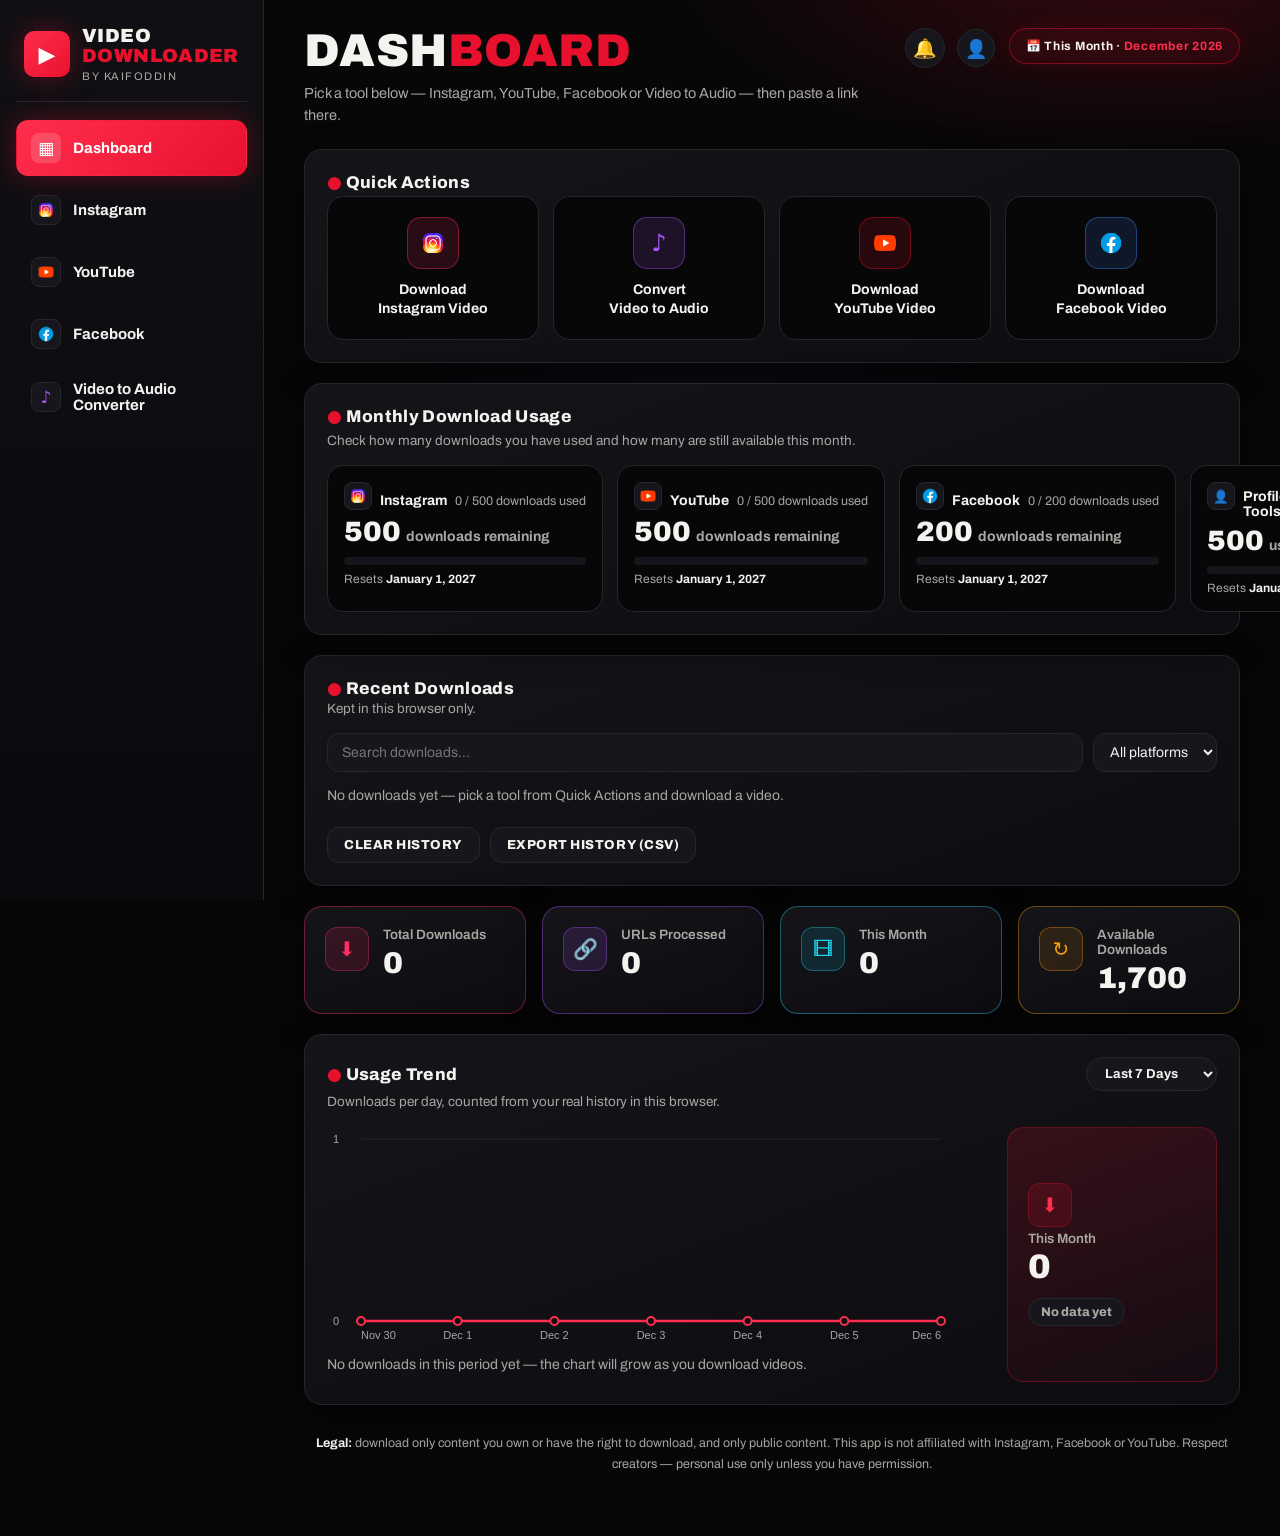
==== index.html @ f0bffa7b "v11 (v=20261112-11): fix Sheet logging — app now falls back to the admin-saved Apps Script URL (vd_a" ====
<!DOCTYPE html>
<html lang="en">
<head>
<meta charset="UTF-8">
<meta name="viewport" content="width=device-width, initial-scale=1.0">
<title>Video Downloader — Insta · YouTube · Facebook</title>
<meta name="description" content="Paste a video URL, preview it, pick a quality and download. Instagram Reels & Stories, Facebook video, YouTube Shorts & full videos, and video-to-song.">
<link rel="preconnect" href="https://fonts.googleapis.com">
<link rel="preconnect" href="https://fonts.gstatic.com" crossorigin>
<link href="https://fonts.googleapis.com/css2?family=Archivo:wght@400;600;700;800;900&display=swap" rel="stylesheet">
<link rel="stylesheet" href="style.css?v=20261112-11">
<!-- Import map for the converter's ffmpeg.wasm (ESM build, loaded on demand by app.js).
     The UMD build cannot work here: its worker chunk is a cross-origin classic Worker
     (blocked) and @ffmpeg/util's UMD file is a CommonJS file that never defines its
     global. The ESM build's module worker loads cross-origin via CORS instead. -->
<script type="importmap">
{ "imports": {
  "@ffmpeg/ffmpeg": "https://unpkg.com/@ffmpeg/ffmpeg@0.12.15/dist/esm/index.js",
  "@ffmpeg/util": "https://unpkg.com/@ffmpeg/util@0.12.2/dist/esm/index.js"
} }
</script>
</head>
<body>
<div class="backdrop" id="backdrop"></div>
<div class="app">

  <!-- ================= Sidebar (desktop: fixed · mobile: slide-out drawer) ================= -->
  <aside class="sidebar" id="sidebar" aria-label="Navigation">
    <button class="drawer-close" id="drawerClose" aria-label="Close menu">✕</button>
    <div class="brand">
      <div class="brand-mark">▶</div>
      <div>
        <h1>Video<br><span>Downloader</span></h1>
        <small>by Kaifoddin</small>
      </div>
    </div>

    <nav class="nav-list">
      <button class="nav-item active" data-tool="dashboard" data-page="dashboard"><span class="ico">▦</span> Dashboard</button>
      <button class="nav-item" data-tool="ig_reel" data-page="instagram"><span class="ico ig"><img src="[data-uri]" alt="Instagram"></span> Instagram</button>
      <button class="nav-item" data-tool="yt_short" data-page="youtube"><span class="ico yt"><img src="[data-uri]" alt="YouTube"></span> YouTube</button>
      <button class="nav-item" data-tool="fb_video" data-page="facebook"><span class="ico fb"><img src="[data-uri]" alt="Facebook"></span> Facebook</button>
      <button class="nav-item" data-tool="to_song" data-page="converter"><span class="ico cv">♪</span> Video to Audio Converter</button>
    </nav>

  </aside>

  <!-- ================= Main ================= -->
  <main class="main">
    <div class="topbar">
      <button class="hamburger" id="hamburger" aria-label="Open menu">☰</button>
      <div class="topbar-brand" aria-hidden="true">
        <div class="brand-mark">▶</div>
        <div><strong>Video</strong><span>Downloader</span><small>by Kaifoddin</small></div>
      </div>
      <div class="page-head">
        <h1 class="page-title" id="pageTitle">Dash<span>board</span></h1>
        <p class="page-sub" id="pageSub">Paste a video link, preview it, pick a quality and download — straight to your PC or phone.</p>
      </div>
      <div class="spacer"></div>
      <div class="topbar-icons">
        <div class="notif-wrap" id="notifWrap">
          <button class="bell-btn" id="bellBtn" aria-label="Notifications" aria-haspopup="true" aria-expanded="false">🔔<span class="bell-badge" id="bellBadge" style="display:none;">0</span></button>
          <div class="notif-panel" id="notifPanel" role="dialog" aria-label="Notifications" style="display:none;">
            <div class="notif-head">
              <h3>Notifications</h3>
              <span class="notif-count" id="notifCount"></span>
              <button class="notif-close" id="notifCloseBtn" aria-label="Close notifications">✕</button>
            </div>
            <div class="notif-actions" id="notifActions">
              <button class="btn ghost small" id="markAllReadBtn">Mark all as read</button>
              <button class="btn ghost small danger" id="clearAllBtn">Clear all</button>
            </div>
            <div class="notif-confirm" id="notifConfirm" style="display:none;">
              <p>Delete all notifications?</p>
              <button class="btn small danger" id="confirmClearBtn">Yes, clear all</button>
              <button class="btn ghost small" id="cancelClearBtn">Cancel</button>
            </div>
            <div class="notif-list" id="notifList"></div>
            <p class="notif-empty" id="notifEmpty" style="display:none;">You're all caught up — no notifications yet.<br><span>Download or convert something and updates will appear here.</span></p>
          </div>
        </div>
        <span class="avatar">👤</span>
      </div>
      <div class="pill-badge">📅 This Month · <b id="monthLabel">—</b></div>
    </div>

    <!-- ===== Feature tabs (shown on Instagram / YouTube / Facebook / Converter pages) ===== -->
    <div class="tabs-bar" id="tabsBar" style="display:none;">
      <div class="tabs" data-tabs="instagram">
        <button class="tab active" data-tab-tool="ig_reel">Reel Download</button>
        <button class="tab" data-tab-tool="ig_story">Story Download</button>
        <button class="tab" data-tab-tool="ig_dp">DP Download</button>
        <button class="tab" data-tab-tool="ig_caption">Copy Reel Caption</button>
        <button class="tab" data-tab-tool="ig_bio">Copy Bio</button>
      </div>
      <div class="tabs" data-tabs="youtube" style="display:none;">
        <button class="tab active" data-tab-tool="yt_short">Short Download</button>
        <button class="tab" data-tab-tool="yt_full">Full Video Download</button>
      </div>
      <div class="tabs" data-tabs="facebook" style="display:none;">
        <button class="tab active" data-tab-tool="fb_video">Facebook Video Download</button>
      </div>
      <div class="tabs" data-tabs="converter" style="display:none;">
        <button class="tab active" data-tab-tool="to_song">Video to Audio</button>
      </div>
    </div>

    <!-- ===== Quick Actions (dashboard page only) ===== -->
    <section class="card qa-wrap" id="quickActions">
      <h2><span class="dot">●</span> Quick Actions</h2>
      <div class="qa-grid">
        <button class="qa-card ig" data-qa-tool="ig_reel"><span class="qa-ico"><img src="[data-uri]" alt="Instagram"></span><span>Download<br>Instagram Video</span></button>
        <button class="qa-card cv" data-qa-tool="to_song"><span class="qa-ico">♪</span><span>Convert<br>Video to Audio</span></button>
        <button class="qa-card yt" data-qa-tool="yt_short"><span class="qa-ico"><img src="[data-uri]" alt="YouTube"></span><span>Download<br>YouTube Video</span></button>
        <button class="qa-card fb" data-qa-tool="fb_video"><span class="qa-ico"><img src="[data-uri]" alt="Facebook"></span><span>Download<br>Facebook Video</span></button>
      </div>
    </section>

    <!-- ===== Fetch card ===== -->
    <section class="card fetch-card" id="fetchCard">
      <h2><span class="dot">●</span> <span id="fetchTitle">Download a Video</span></h2>
      <p class="hint" id="fetchHint">Paste a video link, preview it, and download in your preferred quality.</p>

      <div class="url-row">
        <span class="url-ico">🔗</span>
        <input type="url" id="urlInput" placeholder="https://www.instagram.com/reel/…  or  https://www.youtube.com/shorts/…  or  https://www.facebook.com/…/videos/…" autocomplete="off" spellcheck="false">
        <button class="btn" id="fetchBtn">▶ Get Video</button>
      </div>

      <div class="quality-row" id="qualityRow" style="display:none;">
        <label for="qualitySelect">Video quality</label>
        <select id="qualitySelect" aria-label="Video quality"></select>
        <span class="note">Mirrors the quality pills below the preview.</span>
      </div>


      <div class="status" id="status"></div>

      <!-- DP / Bio helper input -->
      <div id="usernameRow" style="display:none; margin-top:14px;">
        <div class="url-row">
          <input type="text" id="usernameInput" placeholder="Profile link or username — e.g. instagram.com/mr.kaifu_4u/ or mr.kaifu_4u" autocomplete="off" spellcheck="false">
          <button class="btn ghost" id="usernameBtn">Use profile</button>
        </div>
        <p class="hint" style="margin-top:10px;">DP / Bio get the real profile from Instagram — paste a profile link, or type a username or account ID.</p>
      </div>
    </section>

    <!-- ===== History ===== -->
    <section class="card" id="historyCard">
      <div class="card-head">
        <h2><span class="dot">●</span> <span id="historyTitle">Recent Downloads</span></h2>
        <button class="btn ghost small" id="viewAllBtn">View All →</button>
      </div>
      <p class="hint">Kept in this browser only.</p>
      <div class="filter-row">
        <input type="search" id="historySearch" placeholder="Search downloads…" aria-label="Search downloads">
        <select id="historyPlatform" aria-label="Filter by platform">
          <option value="">All platforms</option>
          <option value="instagram">Instagram</option>
          <option value="youtube">YouTube</option>
          <option value="facebook">Facebook</option>
          <option value="local">My File</option>
        </select>
      </div>
      <div class="history-list" id="historyList"></div>
      <div style="margin-top:14px; display:flex; gap:10px; flex-wrap:wrap;">
        <button class="btn ghost small" id="clearHistoryBtn">Clear history</button>
        <button class="btn ghost small" id="exportHistoryBtn">Export history (CSV)</button>
      </div>
    </section>


    <!-- ===== Dashboard stat cards (dashboard page only) ===== -->
    <section class="stat-row" id="statRow" aria-label="This month at a glance">
      <div class="stat pink">
        <div class="stat-ico">⬇</div>
        <div><p>Total Downloads</p><strong id="statTotal">0</strong></div>
      </div>
      <div class="stat purple">
        <div class="stat-ico">🔗</div>
        <div><p>URLs Processed</p><strong id="statUrls">0</strong></div>
      </div>
      <div class="stat teal">
        <div class="stat-ico">🎞</div>
        <div><p>This Month</p><strong id="statMonth">0</strong></div>
      </div>
      <div class="stat amber">
        <div class="stat-ico">↻</div>
        <div><p>Available Downloads</p><strong id="statApi">0</strong></div>
      </div>
    </section>

    <!-- ===== Video-to-Audio converter options (converter page only) ===== -->
    <section class="card converter-card" id="converterCard" style="display:none;">
      <h2><span class="dot">●</span> Video to Audio Converter</h2>
      <p class="hint">Paste an Instagram Reel link above (or choose a video file below) and press Convert — the audio is saved as MP3 / M4A / WAV at the quality you pick. YouTube and Facebook audio isn't available right now.</p>
      <div class="converter-grid">
        <div class="field">
          <label for="audioFileInput">Upload a video file (optional)</label>
          <label class="file-pick" for="audioFileInput">📁 Choose file</label>
          <input type="file" id="audioFileInput" accept="video/*,audio/*" hidden>
          <p class="note" id="audioFileName">No file chosen. You can also drag &amp; drop a video file anywhere on this card.</p>
        </div>
        <div class="field">
          <label for="audioFormat">Audio format</label>
          <select id="audioFormat">
            <option value="mp3" selected>MP3</option>
            <option value="m4a">M4A</option>
            <option value="wav">WAV</option>
          </select>
        </div>
        <div class="field">
          <label for="audioQuality">Audio quality</label>
          <select id="audioQuality">
            <option value="128">128 kbps</option>
            <option value="192" selected>192 kbps</option>
            <option value="320">320 kbps</option>
          </select>
        </div>
      </div>
      <button class="btn" id="convertBtn">♪ Convert to Audio</button>
      <div class="progress" id="convertProgress">
        <div class="bar"><i id="convertBar"></i></div>
        <p id="convertText">Converting…</p>
      </div>
      <p class="hint" style="margin-top:12px;">How it works: your video stays on your device — the audio is prepared here and saved in the format and quality you pick. MP3/M4A are saved at your chosen bitrate, WAV is real lossless audio.</p>
    </section>

    <!-- ===== Preview ===== -->
    <section class="card preview" id="previewCard">
      <h2><span class="dot">●</span> Preview</h2>
      <p class="hint">Check the video on screen first, then pick a quality and download.</p>
      <div class="preview-grid">
        <div class="preview-media">
          <video id="previewVideo" controls playsinline preload="metadata" poster=""></video>
          <img id="previewImage" alt="Video thumbnail" style="display:none;">
          <span class="dur" id="previewDuration" style="display:none;"></span>
        </div>
        <div class="preview-meta">
          <h3 id="previewTitle">Untitled video</h3>
          <p class="author" id="previewAuthor"></p>
          <p class="caption" id="previewCaption" style="display:none;"></p>
          <p class="quality-label">Choose quality</p>
          <div class="qualities" id="qualityList"></div>
          <div class="preview-actions">
            <button class="btn" id="downloadBtn">⬇ Download</button>
            <button class="btn ghost small" id="copyCaptionBtn">Copy caption</button>
            <button class="btn ghost small" id="copyLinkBtn">Copy video link</button>
          </div>
          <div class="progress" id="progress">
            <div class="bar"><i id="progressBar"></i></div>
            <p id="progressText">Preparing download…</p>
          </div>
          <p class="hint" id="downloadNote" style="margin-top:12px;"></p>
        </div>
      </div>
    </section>



    <!-- ===== Usage trend (dashboard page only) ===== -->
    <section class="card" id="trendCard">
      <div class="card-head">
        <h2><span class="dot">●</span> Usage Trend</h2>
        <select id="trendRange" aria-label="Trend range">
          <option value="7" selected>Last 7 Days</option>
          <option value="14">Last 14 Days</option>
          <option value="30">Last 30 Days</option>
        </select>
      </div>
      <p class="hint">Downloads per day, counted from your real history in this browser.</p>
      <div class="trend-wrap">
        <div class="trend-chart">
          <canvas id="trendChart" height="220" aria-label="Downloads per day chart"></canvas>
          <p class="empty" id="trendEmpty" style="display:none;">No downloads in this period yet — the chart will grow as you download videos.</p>
        </div>
        <div class="trend-side">
          <div class="stat-ico">⬇</div>
          <p>This Month</p>
          <strong id="trendThisMonth">0</strong>
          <span class="trend-pill" id="trendChange">No data yet</span>
        </div>
      </div>
    </section>


    <!-- ===== Monthly Download Usage ===== -->
    <section class="card" id="quotaCard">
      <h2><span class="dot">●</span> Monthly Download Usage</h2>
      <p class="hint">Check how many downloads you have used and how many are still available this month.</p>
      <div class="quota-grid" id="quotaGrid"></div>
    </section>

    <p class="legal">
      <b>Legal:</b> download only content you own or have the right to download, and only public content.
      This app is not affiliated with Instagram, Facebook or YouTube.
      Respect creators — personal use only unless you have permission.
    </p>
  </main>
</div>

<script src="config.js?v=20261112-11"></script>
<script src="app.js?v=20261112-11"></script>
</body>
</html>
---- style.css ----
/* ==========================================================================
   Video Downloader — neon dashboard
   bg #070708 / #0d0d12 · red #e8112d · text #f5f3ef · Archivo
   Rounded cards (~18px), glowing gradients, subtle shadows.
   Desktop: fixed left sidebar · Mobile: hamburger + slide-out drawer.
   ========================================================================== */
:root {
  --bg: #070708;
  --bg-2: #0d0d12;
  --bg-3: #16161c;
  --card: linear-gradient(160deg, #141419 0%, #0c0c11 100%);
  --line: #26262d;
  --red: #e8112d;
  --red-bright: #ff2e4d;
  --pink: #ff2e63;
  --purple: #a855f7;
  --teal: #22d3ee;
  --amber: #f59e0b;
  --blue: #3b82f6;
  --text: #f5f3ef;
  --muted: #a9a7a2;
  --green: #22c55e;
  --radius: 18px;
  --shadow: 0 12px 32px rgba(0, 0, 0, .5);
  --glow-red: 0 0 28px rgba(232, 17, 45, .35);
}
* { box-sizing: border-box; margin: 0; padding: 0; }
html { scroll-behavior: smooth; }
body {
  background: var(--bg);
  color: var(--text);
  font-family: 'Archivo', system-ui, -apple-system, 'Segoe UI', sans-serif;
  min-height: 100vh;
  overflow-x: hidden;
}
body::before { /* neon red glow, top-right + bottom-left */
  content: ""; position: fixed; inset: 0; pointer-events: none; z-index: 0;
  background:
    radial-gradient(760px 340px at 88% -5%, rgba(232, 17, 45, .20), transparent 62%),
    radial-gradient(560px 320px at -8% 100%, rgba(232, 17, 45, .09), transparent 62%),
    radial-gradient(420px 260px at 55% 45%, rgba(168, 85, 247, .05), transparent 70%);
}
img, video, canvas, svg { max-width: 100%; }
a { color: var(--text); }
button { font-family: inherit; cursor: pointer; }
input, select, textarea { font-family: inherit; }
::selection { background: var(--red); color: #fff; }

/* ---------- Layout ---------- */
.app { display: flex; min-height: 100vh; position: relative; z-index: 1; }

/* ---------- Sidebar ---------- */
.sidebar {
  width: 264px; flex-shrink: 0;
  background: linear-gradient(180deg, #101014 0%, #0a0a0e 100%);
  border-right: 1px solid var(--line);
  padding: 22px 16px;
  position: sticky; top: 0; height: 100vh; overflow-y: auto;
  display: flex; flex-direction: column; gap: 4px;
  transition: transform .3s ease;
}
.drawer-close { display: none; }
.brand { display: flex; align-items: center; gap: 12px; padding: 4px 8px 18px; border-bottom: 1px solid var(--line); margin-bottom: 14px; }
.brand-mark {
  width: 46px; height: 46px; border-radius: 10px; background: linear-gradient(135deg, var(--red-bright), var(--red));
  color: #fff; display: grid; place-items: center; font-weight: 900; font-size: 22px; flex-shrink: 0;
  box-shadow: var(--glow-red);
  transition: transform .25s ease, box-shadow .25s ease;
}
.brand:hover .brand-mark { transform: rotate(-6deg) scale(1.06); box-shadow: 0 0 38px rgba(232, 17, 45, .7); }
.brand h1 { font-size: 19px; font-weight: 900; letter-spacing: .02em; line-height: 1.05; text-transform: uppercase; }
.brand h1 span { color: var(--red); }
.brand small { color: var(--muted); font-size: 11px; letter-spacing: .14em; text-transform: uppercase; }

.nav-list { display: flex; flex-direction: column; gap: 6px; }
.nav-item {
  display: flex; align-items: center; gap: 12px; width: 100%;
  background: transparent; border: 1px solid transparent; border-radius: 12px; color: var(--text);
  padding: 12px 14px; font-size: 15px; font-weight: 700; text-align: left;
  transition: background .2s ease, border-color .2s ease, transform .2s ease, box-shadow .2s ease;
}
.nav-item .ico {
  font-size: 17px; width: 30px; height: 30px; border-radius: 8px; flex-shrink: 0;
  display: grid; place-items: center; background: var(--bg-3); border: 1px solid var(--line); font-style: normal;
}
.nav-item .ico svg, .nav-item .ico img { width: 18px; height: 18px; display: block; fill: currentColor; }
.nav-item .ico.ig { color: var(--pink); }
.nav-item .ico.yt { color: var(--red-bright); }
.nav-item .ico.fb { color: #60a5fa; font-weight: 900; }
.nav-item .ico.cv { color: var(--purple); }
.nav-item:hover { background: var(--bg-3); border-color: var(--line); transform: translateX(4px); }
.nav-item.active {
  background: linear-gradient(135deg, var(--red-bright), var(--red));
  color: #fff; box-shadow: var(--glow-red);
}
.nav-item.active:hover { transform: translateX(0); }
.nav-item.active .ico { background: rgba(255,255,255,.16); border-color: transparent; color: #fff; }
.sidebar-foot { margin-top: auto; padding: 16px 10px 0; color: var(--muted); font-size: 12px; line-height: 1.65; border-top: 1px solid var(--line); }
.sidebar-foot b { color: var(--text); }

/* ---------- Main / topbar ---------- */
.main { flex: 1; min-width: 0; padding: 28px clamp(16px, 3.5vw, 40px) 60px; display: flex; flex-direction: column; }

/* ---------- Per-page section order (setTool sets body[data-page]) ----------
   Dashboard: Monthly Download Usage moves up right under Quick Actions,
   then Recent Downloads, stats, trend. Converter page: the URL card
   first, then the converter options, then Preview, usage, and Recent
   Downloads last. Other tool pages keep DOM order. */
body[data-page="dashboard"] #quickActions { order: 1; }
body[data-page="dashboard"] #quotaCard { order: 2; }
body[data-page="dashboard"] #historyCard { order: 3; }
body[data-page="dashboard"] #statRow { order: 4; }
body[data-page="dashboard"] #trendCard { order: 5; }
body[data-page="dashboard"] #previewCard { order: 6; }
body[data-page="dashboard"] .legal { order: 7; }
body[data-page="converter"] #fetchCard { order: 1; }
body[data-page="converter"] #converterCard { order: 2; }
body[data-page="converter"] #previewCard { order: 3; }
body[data-page="converter"] #quotaCard { order: 4; }
body[data-page="converter"] #historyCard { order: 5; }
body[data-page="converter"] .legal { order: 6; }
.topbar { display: flex; align-items: flex-start; gap: 14px; margin-bottom: 22px; }
.hamburger { display: none; background: var(--bg-3); border: 1px solid var(--line); border-radius: 12px; color: var(--text); font-size: 20px; width: 46px; height: 46px; flex-shrink: 0; transition: border-color .2s, background .2s; }
.hamburger:hover { border-color: var(--red); background: var(--red); }
.topbar-brand { display: none; }
.page-head { min-width: 0; }
.page-title { font-size: clamp(30px, 4.5vw, 46px); font-weight: 900; text-transform: uppercase; letter-spacing: .01em; line-height: 1; }
.page-title span { color: var(--red); }
.page-sub { color: var(--muted); margin-top: 8px; font-size: 14.5px; line-height: 1.55; max-width: 720px; }
.topbar .spacer { flex: 1; }
.topbar-icons { display: flex; align-items: center; gap: 12px; }
.topbar-icons .avatar { width: 38px; height: 38px; border-radius: 50%; background: var(--bg-3); border: 1px solid var(--line); display: grid; place-items: center; font-size: 18px; }

/* ---------- Notifications (bell + panel) ---------- */
.notif-wrap { position: relative; }
.bell-btn {
  position: relative; width: 40px; height: 40px; border-radius: 50%;
  background: var(--bg-3); border: 1px solid var(--line); color: var(--text);
  font-size: 19px; display: grid; place-items: center;
  transition: border-color .2s, box-shadow .2s, transform .2s;
}
.bell-btn:hover { border-color: var(--red); box-shadow: var(--glow-red); transform: translateY(-1px); }
.bell-badge {
  position: absolute; top: -6px; right: -6px; min-width: 20px; height: 20px;
  padding: 0 5px; border-radius: 999px; background: var(--red); color: #fff;
  font-size: 11px; font-weight: 900; display: grid; place-items: center;
  border: 2px solid var(--bg); box-shadow: 0 0 12px rgba(232, 17, 45, .6);
}
.notif-panel {
  position: absolute; top: calc(100% + 12px); right: 0; width: 380px; max-width: calc(100vw - 28px);
  max-height: min(520px, calc(100dvh - 120px)); overflow-y: auto;
  background: linear-gradient(160deg, #17171d 0%, #0d0d12 100%);
  border: 1px solid var(--line); border-radius: var(--radius);
  box-shadow: 0 24px 60px rgba(0, 0, 0, .65), 0 0 0 1px rgba(232, 17, 45, .12);
  z-index: 60; animation: fadeUp .25s ease both;
}
.notif-head { display: flex; align-items: center; gap: 10px; padding: 16px 16px 10px; border-bottom: 1px solid var(--line); }
.notif-head h3 { font-size: 17px; font-weight: 900; }
.notif-count { font-size: 12px; font-weight: 800; color: var(--red-bright); background: rgba(232, 17, 45, .12); border: 1px solid rgba(232, 17, 45, .35); border-radius: 999px; padding: 3px 9px; }
.notif-count:empty { display: none; }
.notif-close { margin-left: auto; width: 30px; height: 30px; border-radius: 9px; background: var(--bg-3); border: 1px solid var(--line); color: var(--text); font-size: 13px; }
.notif-close:hover { border-color: var(--red); }
.notif-actions { display: flex; gap: 8px; padding: 12px 16px; border-bottom: 1px solid var(--line); }
.notif-actions .btn { flex: 1; }
.notif-confirm { padding: 14px 16px; border-bottom: 1px solid var(--line); }
.notif-confirm p { font-size: 14px; font-weight: 700; margin-bottom: 10px; }
.notif-confirm .btn { margin-right: 8px; }
.notif-list { padding: 8px; }
.notif-item {
  display: flex; gap: 11px; align-items: flex-start; padding: 12px; border-radius: 13px;
  cursor: pointer; border: 1px solid transparent; transition: background .2s, border-color .2s;
}
.notif-item:hover { background: var(--bg-3); }
.notif-item.unread { background: rgba(232, 17, 45, .07); border-left: 3px solid var(--red); }
.notif-item.read { opacity: .75; }
.notif-ico {
  width: 32px; height: 32px; border-radius: 50%; flex-shrink: 0; display: grid; place-items: center;
  font-size: 15px; font-weight: 900; border: 1px solid var(--line); background: var(--bg-3);
}
.notif-ico.success { color: var(--green); border-color: rgba(34, 197, 94, .45); background: rgba(34, 197, 94, .1); }
.notif-ico.error { color: var(--red-bright); border-color: rgba(232, 17, 45, .5); background: rgba(232, 17, 45, .1); }
.notif-ico.warning { color: var(--amber); border-color: rgba(245, 158, 11, .45); background: rgba(245, 158, 11, .1); }
.notif-ico.info { color: var(--purple); border-color: rgba(168, 85, 247, .45); background: rgba(168, 85, 247, .1); }
.notif-body { min-width: 0; flex: 1; }
.notif-body b { font-size: 14px; line-height: 1.35; display: block; }
.notif-body p { font-size: 13px; color: var(--muted); line-height: 1.5; margin-top: 3px; word-break: break-word; }
.notif-time { display: block; font-size: 11.5px; color: var(--muted); margin-top: 5px; letter-spacing: .03em; }
.notif-x {
  width: 24px; height: 24px; border-radius: 8px; flex-shrink: 0;
  background: transparent; border: none; color: var(--muted); font-size: 12px; line-height: 1;
}
.notif-x:hover { color: var(--text); background: var(--bg-3); }
.notif-empty { padding: 28px 20px; text-align: center; color: var(--muted); font-size: 14px; line-height: 1.6; }
.notif-empty span { font-size: 12.5px; }

/* ---------- Usage cards: platform icon ---------- */
.quota .q-head { align-items: center; }
.q-icon { width: 28px; height: 28px; border-radius: 8px; flex-shrink: 0; display: grid; place-items: center; background: var(--bg-3); border: 1px solid var(--line); font-size: 15px; }
.q-icon img { width: 18px; height: 18px; display: block; }

/* ---------- Drag & drop ---------- */
.fetch-card.drag-over, .converter-card.drag-over {
  border: 2px dashed var(--red-bright) !important;
  box-shadow: 0 0 0 4px rgba(232, 17, 45, .12), var(--glow-red);
  background: linear-gradient(160deg, rgba(232, 17, 45, .06) 0%, #0c0c11 100%);
}
.pill-badge {
  font-size: 12px; font-weight: 700; letter-spacing: .06em;
  border: 1px solid rgba(232, 17, 45, .45); border-radius: 999px;
  background: rgba(232, 17, 45, .08); padding: 10px 16px; white-space: nowrap;
  box-shadow: 0 0 18px rgba(232, 17, 45, .12);
}
.pill-badge b { color: var(--red-bright); }

/* ---------- Feature tabs ---------- */
.tabs-bar { margin-bottom: 20px; animation: fadeUp .4s ease both; }
.tabs { display: flex; flex-wrap: wrap; gap: 8px; }
.tab {
  background: var(--bg-2); border: 1px solid var(--line); border-radius: 12px; color: var(--text);
  padding: 12px 20px; font-size: 13.5px; font-weight: 700;
  transition: background .2s, border-color .2s, transform .2s, box-shadow .2s;
}
.tab:hover { border-color: var(--red); transform: translateY(-2px); }
.tab.active { background: linear-gradient(135deg, var(--red-bright), var(--red)); border-color: transparent; color: #fff; box-shadow: var(--glow-red); }

/* ---------- Stat cards (dashboard) ---------- */
.stat-row { display: grid; grid-template-columns: repeat(4, 1fr); gap: 16px; margin-bottom: 20px; }
.stat {
  background: var(--card); border: 1px solid var(--line); border-radius: var(--radius);
  padding: 20px; display: flex; gap: 14px; align-items: flex-start;
  box-shadow: var(--shadow);
  transition: transform .25s ease, border-color .25s ease, box-shadow .25s ease;
  animation: fadeUp .45s ease both;
}
.stat:hover { transform: translateY(-3px); box-shadow: 0 16px 36px rgba(0,0,0,.55); }
.stat p { color: var(--muted); font-size: 13.5px; font-weight: 600; margin-bottom: 6px; }
.stat strong { font-size: 30px; font-weight: 900; line-height: 1; }
.stat-ico {
  width: 44px; height: 44px; border-radius: 12px; flex-shrink: 0;
  display: grid; place-items: center; font-size: 20px;
  background: rgba(232, 17, 45, .14); border: 1px solid rgba(232, 17, 45, .3); color: var(--red-bright);
}
.stat.pink   { border-color: rgba(255, 46, 99, .4); }
.stat.pink .stat-ico   { background: rgba(255, 46, 99, .14); border-color: rgba(255, 46, 99, .35); color: var(--pink); }
.stat.purple { border-color: rgba(168, 85, 247, .4); }
.stat.purple .stat-ico { background: rgba(168, 85, 247, .14); border-color: rgba(168, 85, 247, .35); color: var(--purple); }
.stat.teal   { border-color: rgba(34, 211, 238, .4); }
.stat.teal .stat-ico   { background: rgba(34, 211, 238, .12); border-color: rgba(34, 211, 238, .35); color: var(--teal); }
.stat.amber  { border-color: rgba(245, 158, 11, .4); }
.stat.amber .stat-ico  { background: rgba(245, 158, 11, .12); border-color: rgba(245, 158, 11, .35); color: var(--amber); }

/* ---------- Cards ---------- */
.card {
  background: var(--card); border: 1px solid var(--line); border-radius: var(--radius);
  padding: 22px; margin-bottom: 20px; box-shadow: var(--shadow);
  transition: border-color .25s ease, transform .25s ease, box-shadow .25s ease;
  animation: fadeUp .45s ease both;
}
.card:hover { border-color: #3a3a42; }
.card h2 { font-size: 17px; font-weight: 800; letter-spacing: .02em; margin-bottom: 4px; }
.card h2 .dot { color: var(--red); }
.card .hint { color: var(--muted); font-size: 13.5px; line-height: 1.6; margin-bottom: 14px; }
.card .hint code { background: var(--bg-3); border: 1px solid var(--line); padding: 1px 6px; color: var(--text); font-size: 12.5px; border-radius: 6px; }
.card-head { display: flex; align-items: center; justify-content: space-between; gap: 12px; flex-wrap: wrap; }
.card-head h2 { margin-bottom: 0; }
@keyframes fadeUp { from { opacity: 0; transform: translateY(12px); } to { opacity: 1; transform: translateY(0); } }

/* Fetch card: red-tinted gradient like the reference */
.fetch-card {
  background: linear-gradient(120deg, rgba(232, 17, 45, .16) 0%, #121218 45%, #0c0c11 100%);
  border-color: rgba(232, 17, 45, .28);
}

/* ---------- URL bar ---------- */
.url-row { display: flex; gap: 10px; align-items: stretch; }
.url-ico {
  display: grid; place-items: center; width: 52px; flex-shrink: 0;
  background: var(--bg); border: 1px solid var(--line); border-radius: 12px; font-size: 18px;
}
.url-row input {
  flex: 1; min-width: 0; background: var(--bg); border: 1px solid var(--line); border-radius: 12px;
  color: var(--text); padding: 15px 16px; font-size: 15px; outline: none;
  transition: border-color .2s ease, box-shadow .2s ease;
}
.url-row input:focus { border-color: var(--red); box-shadow: 0 0 0 3px rgba(232, 17, 45, .22); }
.url-row input::placeholder { color: #6d6d70; }
.btn {
  border: none; border-radius: 12px; padding: 15px 24px; font-size: 15px; font-weight: 800;
  letter-spacing: .04em; text-transform: uppercase; color: #fff;
  background: linear-gradient(135deg, var(--red-bright), var(--red));
  transition: transform .2s ease, box-shadow .2s ease, background .2s ease, opacity .2s;
  white-space: nowrap; box-shadow: var(--glow-red);
}
.btn:hover { transform: translateY(-2px); box-shadow: 0 12px 28px rgba(232, 17, 45, .45); }
.btn:active { transform: translateY(0); }
.btn:disabled { opacity: .5; cursor: not-allowed; transform: none; box-shadow: none; }
.btn.ghost { background: var(--bg-3); border: 1px solid var(--line); color: var(--text); box-shadow: none; }
.btn.ghost:hover { border-color: var(--red); background: var(--bg-3); box-shadow: 0 8px 20px rgba(0,0,0,.4); }
.btn.small { padding: 10px 16px; font-size: 13px; }
.btn.danger { background: linear-gradient(135deg, #ff2e4d, #b30d20); }
.btn.ghost.danger { background: var(--bg-3); border-color: rgba(232, 17, 45, .55); color: var(--red-bright); box-shadow: none; }
.btn.ghost.danger:hover { border-color: var(--red); background: rgba(232, 17, 45, .1); }
.btn.block { width: 100%; }
.quick-row { display: flex; flex-wrap: wrap; gap: 8px; margin-top: 12px; align-items: center; }
.quick-row span { color: var(--muted); font-size: 12.5px; font-weight: 700; letter-spacing: .08em; text-transform: uppercase; }
.chip {
  background: var(--bg-3); border: 1px solid var(--line); border-radius: 999px; color: var(--text);
  padding: 8px 14px; font-size: 13px; font-weight: 600;
  transition: border-color .2s, transform .2s, background .2s;
}
.chip:hover { border-color: var(--red); transform: translateY(-2px); background: var(--bg-2); }

/* ---------- Status / spinner ---------- */
.status { display: none; margin-top: 14px; font-size: 14px; line-height: 1.6; padding: 12px 14px; border: 1px solid var(--line); border-radius: 12px; background: var(--bg); }
.status.show { display: block; animation: fadeUp .3s ease both; }
.status.err { border-color: var(--red); color: #ffb3bc; }
.status.ok { border-color: #1f7a44; color: #b7f0cd; }
.status.info { color: var(--muted); }
.spinner { display: inline-block; width: 16px; height: 16px; border: 2px solid var(--line); border-top-color: var(--red); border-radius: 50%; animation: spin .7s linear infinite; vertical-align: -3px; margin-right: 8px; }
@keyframes spin { to { transform: rotate(360deg); } }

/* ---------- Converter ---------- */
.converter-grid { display: grid; grid-template-columns: 1.4fr 1fr 1fr; gap: 14px; margin-bottom: 16px; }
.file-pick {
  display: inline-block; background: var(--bg-3); border: 1px dashed var(--line); border-radius: 12px;
  padding: 12px 18px; font-size: 14px; font-weight: 700; cursor: pointer;
  transition: border-color .2s, transform .2s;
}
.file-pick:hover { border-color: var(--red); transform: translateY(-2px); }

/* ---------- Preview ---------- */
.preview { display: none; }
.preview.show { display: block; }
.preview-grid { display: grid; grid-template-columns: minmax(0, 420px) 1fr; gap: 22px; align-items: start; }
.preview-media { background: #000; border: 1px solid var(--line); border-radius: 14px; overflow: hidden; position: relative; }
.preview-media video, .preview-media img { display: block; width: 100%; max-height: 520px; object-fit: contain; background: #000; }
.preview-media .dur {
  position: absolute; right: 10px; bottom: 10px; background: rgba(0,0,0,.8); border-radius: 8px;
  padding: 4px 9px; font-size: 12px; font-weight: 800;
}
.preview-meta h3 { font-size: 19px; font-weight: 800; line-height: 1.35; margin-bottom: 8px; word-break: break-word; }
.preview-meta .author { color: var(--muted); font-size: 13.5px; margin-bottom: 10px; }
.preview-meta .author b { color: var(--text); }
.preview-meta .caption {
  color: var(--muted); font-size: 14px; line-height: 1.65; margin-bottom: 16px;
  max-height: 132px; overflow-y: auto; white-space: pre-wrap; word-break: break-word;
  border-left: 3px solid var(--red); padding-left: 12px;
}
.quality-label { font-size: 12px; font-weight: 800; letter-spacing: .14em; text-transform: uppercase; color: var(--muted); margin-bottom: 9px; }
.qualities { display: flex; flex-wrap: wrap; gap: 9px; margin-bottom: 16px; }
.qpill {
  background: var(--bg-3); border: 1px solid var(--line); border-radius: 12px; color: var(--text);
  padding: 11px 16px; font-size: 14px; font-weight: 800;
  transition: all .2s ease;
}
.qpill small { display: block; font-size: 11px; font-weight: 600; color: var(--muted); margin-top: 2px; }
.qpill:hover { border-color: var(--red); transform: translateY(-2px); }
.qpill.active { background: linear-gradient(135deg, var(--red-bright), var(--red)); border-color: transparent; color: #fff; box-shadow: var(--glow-red); }
.qpill.active small { color: rgba(255,255,255,.85); }
.preview-actions { display: flex; flex-wrap: wrap; gap: 10px; }
.progress { display: none; margin-top: 14px; }
.progress.show { display: block; }
.progress .bar { height: 10px; background: var(--bg-3); border: 1px solid var(--line); border-radius: 999px; overflow: hidden; }
.progress .bar i { display: block; height: 100%; width: 0; background: linear-gradient(90deg, var(--red-bright), var(--red)); transition: width .25s ease; }
.progress p { color: var(--muted); font-size: 12.5px; margin-top: 7px; }

/* ---------- Quota ---------- */
.quota-grid { display: grid; grid-template-columns: repeat(4, 1fr); gap: 14px; }
.quota {
  background: var(--bg); border: 1px solid var(--line); border-radius: 16px; padding: 16px;
  transition: transform .2s ease, border-color .2s ease, box-shadow .2s ease;
}
.quota:hover { transform: translateY(-3px); box-shadow: var(--shadow); }
.quota .q-head { display: flex; justify-content: space-between; align-items: baseline; gap: 8px; margin-bottom: 8px; }
.quota .q-head b { font-size: 14px; }
.quota .q-head span { font-size: 12.5px; color: var(--muted); white-space: nowrap; }
.quota .q-num { font-size: 28px; font-weight: 900; line-height: 1; }
.quota .q-num small { font-size: 14px; color: var(--muted); font-weight: 700; }
.quota .q-bar { height: 8px; background: var(--bg-3); border-radius: 999px; margin: 11px 0 7px; overflow: hidden; }
.quota .q-bar i { display: block; height: 100%; background: var(--green); transition: width .4s ease; }
.quota.low .q-bar i { background: var(--amber); }
.quota.out .q-bar i { background: var(--red); }
.quota p { color: var(--muted); font-size: 12.5px; }
.quota .reset { color: var(--muted); font-size: 12px; margin-top: 4px; }
.quota .reset b { color: var(--text); }

/* ---------- History table (desktop) / cards (mobile) ---------- */
.history-list { display: flex; flex-direction: column; }
/* History search + platform filter (matches the admin panel's filter row). */
.filter-row { display: flex; flex-wrap: wrap; gap: 10px; margin: 12px 0 6px; }
.filter-row input[type="search"] { flex: 1; min-width: 180px; background: var(--bg-3); border: 1px solid var(--line); border-radius: 12px; color: var(--text); padding: 10px 14px; font: inherit; font-size: 14px; }
.filter-row select { background: var(--bg-3); border: 1px solid var(--line); border-radius: 12px; color: var(--text); padding: 10px 12px; font: inherit; font-size: 14px; }
.filter-row input:focus, .filter-row select:focus { border-color: var(--red); box-shadow: 0 0 0 3px rgba(232, 17, 45, .2); outline: none; }
.history-table { width: 100%; border-collapse: separate; border-spacing: 0; font-size: 14px; }
.history-table th, .history-table td { text-align: left; padding: 12px 10px; border-bottom: 1px solid var(--line); vertical-align: middle; }
.history-table th { color: var(--muted); font-size: 12px; font-weight: 800; letter-spacing: .1em; text-transform: uppercase; }
.history-table tr { transition: background .2s ease; }
.history-table tbody tr:hover { background: var(--bg-3); }
.history-table .h-title { font-weight: 600; word-break: break-all; }
.history-table .h-sub { color: var(--muted); font-size: 12px; margin-top: 3px; word-break: break-all; }
.history-table .plat { display: inline-flex; align-items: center; gap: 7px; font-weight: 700; white-space: nowrap; }
.history-table .plat i { width: 26px; height: 26px; border-radius: 7px; display: grid; place-items: center; font-size: 13px; font-style: normal; background: var(--bg-3); border: 1px solid var(--line); }
.fmt-pill { font-size: 11px; font-weight: 800; letter-spacing: .08em; text-transform: uppercase; background: var(--bg-3); border: 1px solid var(--line); border-radius: 999px; padding: 4px 10px; white-space: nowrap; }
.icon-btn { background: var(--bg-3); border: 1px solid var(--line); border-radius: 10px; color: var(--text); width: 36px; height: 36px; font-size: 15px; transition: border-color .2s, transform .2s; }
.icon-btn:hover { border-color: var(--red); transform: translateY(-2px); }
.empty { color: var(--muted); font-size: 14px; padding: 10px 0; }

/* ---------- Trend ---------- */
.trend-wrap { display: grid; grid-template-columns: 1fr 210px; gap: 18px; align-items: stretch; }
.trend-chart { min-width: 0; overflow: hidden; }
.trend-chart canvas { width: 100%; max-width: 100%; height: 220px; display: block; }
.trend-side {
  background: linear-gradient(160deg, rgba(232, 17, 45, .18), rgba(232, 17, 45, .04));
  border: 1px solid rgba(232, 17, 45, .3); border-radius: 16px; padding: 20px;
  display: flex; flex-direction: column; align-items: flex-start; justify-content: center; gap: 4px;
}
.trend-side p { color: var(--muted); font-size: 13.5px; font-weight: 600; }
.trend-side strong { font-size: 34px; font-weight: 900; line-height: 1; }
.trend-pill { margin-top: 10px; font-size: 12.5px; font-weight: 800; border-radius: 999px; padding: 6px 12px; background: rgba(34, 197, 94, .14); border: 1px solid rgba(34, 197, 94, .4); color: #4ade80; }
.trend-pill.down { background: rgba(232, 17, 45, .12); border-color: rgba(232, 17, 45, .4); color: #ff8fa0; }
.trend-pill.flat { background: var(--bg-3); border-color: var(--line); color: var(--muted); }
#trendRange {
  background: var(--bg-3); border: 1px solid var(--line); border-radius: 999px; color: var(--text);
  padding: 8px 14px; font-size: 13px; font-weight: 700; outline: none; cursor: pointer;
}
#trendRange:focus { border-color: var(--red); }

/* ---------- Settings ---------- */
.settings-grid { display: grid; grid-template-columns: repeat(auto-fit, minmax(260px, 1fr)); gap: 16px; }
.field { margin-bottom: 14px; }
.field label { display: block; font-size: 12px; font-weight: 800; letter-spacing: .1em; text-transform: uppercase; color: var(--muted); margin-bottom: 6px; }
.field input, .field select {
  width: 100%; background: var(--bg); border: 1px solid var(--line); border-radius: 12px; color: var(--text);
  padding: 12px 13px; font-size: 14px; outline: none; transition: border-color .2s, box-shadow .2s;
}
.field input:focus, .field select:focus { border-color: var(--red); box-shadow: 0 0 0 3px rgba(232, 17, 45, .2); }
.field select option { background: var(--bg-2); }
.field .note { color: var(--muted); font-size: 12.5px; margin-top: 6px; line-height: 1.55; }
.limits-row { display: grid; grid-template-columns: repeat(4, 1fr); gap: 10px; }
.limits-row .field { margin-bottom: 0; }
.warn {
  border: 1px solid var(--amber); border-radius: 12px; background: rgba(245, 158, 11, .08); color: #fcd34d;
  padding: 12px 14px; font-size: 13.5px; line-height: 1.6; margin-bottom: 14px;
}
.warn b { color: #fff; }

/* ---------- Quick Actions (dashboard) ---------- */
.qa-grid { display: grid; grid-template-columns: repeat(4, 1fr); gap: 14px; }
.qa-card {
  background: var(--bg); border: 1px solid var(--line); border-radius: 16px;
  padding: 20px 12px; display: flex; flex-direction: column; align-items: center; gap: 12px;
  color: var(--text); font-size: 14px; font-weight: 700; line-height: 1.35; text-align: center;
  transition: transform .2s ease, border-color .2s ease, box-shadow .2s ease;
}
.qa-card:hover { transform: translateY(-3px); border-color: var(--red); box-shadow: var(--shadow); }
.qa-ico {
  width: 52px; height: 52px; border-radius: 14px; flex-shrink: 0;
  display: grid; place-items: center; font-size: 24px;
  background: var(--bg-3); border: 1px solid var(--line);
}
.qa-ico svg, .qa-ico img { width: 26px; height: 26px; display: block; fill: currentColor; }
.chip svg, .chip img { width: 14px; height: 14px; vertical-align: -2px; fill: currentColor; }
.qa-card.ig .qa-ico { background: rgba(255, 46, 99, .14); border-color: rgba(255, 46, 99, .4); color: var(--pink); }
.qa-card.yt .qa-ico { background: rgba(232, 17, 45, .14); border-color: rgba(232, 17, 45, .4); color: var(--red-bright); }
.qa-card.fb .qa-ico { background: rgba(59, 130, 246, .14); border-color: rgba(59, 130, 246, .4); color: #60a5fa; font-weight: 900; }
.qa-card.cv .qa-ico { background: rgba(168, 85, 247, .14); border-color: rgba(168, 85, 247, .4); color: var(--purple); }

/* ---------- Quality <select> (YouTube / Facebook) ---------- */
.quality-row { display: flex; gap: 12px; align-items: center; margin-top: 14px; flex-wrap: wrap; }
.quality-row label { font-size: 12px; font-weight: 800; letter-spacing: .1em; text-transform: uppercase; color: var(--muted); }
.quality-row select {
  background: var(--bg-3); border: 1px solid var(--line); border-radius: 12px; color: var(--text);
  padding: 11px 14px; font-size: 14px; font-weight: 700; outline: none; cursor: pointer; min-width: 220px;
}
.quality-row select:focus { border-color: var(--red); box-shadow: 0 0 0 3px rgba(232, 17, 45, .2); }
.quality-row select option { background: var(--bg-2); }
.quality-row .note { color: var(--muted); font-size: 12.5px; }

/* ---------- Footer note ---------- */
.legal { color: var(--muted); font-size: 12.5px; line-height: 1.7; text-align: center; padding: 8px 10px 0; }
.legal b { color: var(--text); }

/* ---------- Responsive ---------- */
@media (max-width: 1100px) {
  .stat-row { grid-template-columns: repeat(2, minmax(0, 1fr)); }
  .quota-grid { grid-template-columns: repeat(2, minmax(0, 1fr)); }
  .trend-wrap { grid-template-columns: 1fr; }
  .trend-side { flex-direction: row; align-items: center; gap: 14px; }
  .trend-side strong { font-size: 28px; }
  .trend-pill { margin-top: 0; margin-left: auto; }
}
@media (max-width: 900px) {
  .preview-grid { grid-template-columns: 1fr; }
  .limits-row { grid-template-columns: repeat(2, 1fr); }
  .converter-grid { grid-template-columns: 1fr 1fr; }
}
@media (max-width: 768px) {
  .hamburger { display: block; }
  .topbar { flex-wrap: wrap; }
  .notif-panel { width: calc(100vw - 28px); right: -52px; }
  .topbar-brand { display: flex; align-items: center; gap: 10px; }
  .topbar-brand .brand-mark { width: 40px; height: 40px; font-size: 19px; }
  .topbar-brand strong { display: block; font-size: 15px; font-weight: 900; text-transform: uppercase; line-height: 1.05; }
  .topbar-brand span { display: block; color: var(--red); font-size: 15px; font-weight: 900; text-transform: uppercase; line-height: 1.05; }
  .topbar-brand small { color: var(--muted); font-size: 9px; letter-spacing: .14em; text-transform: uppercase; }
  .page-head { order: 3; flex-basis: 100%; }
  .topbar-icons { display: flex; margin-left: auto; }
  .pill-badge { display: none; }
  .sidebar {
    position: fixed; left: 0; top: 0; z-index: 50; height: 100dvh; width: 280px;
    transform: translateX(-105%); box-shadow: 20px 0 60px rgba(0,0,0,.55);
  }
  .sidebar.open { transform: translateX(0); }
  .drawer-close {
    display: block; position: absolute; top: 14px; right: 14px;
    background: var(--bg-3); border: 1px solid var(--line); border-radius: 10px;
    color: var(--text); width: 36px; height: 36px; font-size: 15px;
  }
  .backdrop { position: fixed; inset: 0; background: rgba(0,0,0,.6); z-index: 40; display: none; }
  .backdrop.show { display: block; }
  .url-row { flex-direction: column; }
  .url-row .btn { width: 100%; }
  .url-ico { display: none; }
  .main { padding: 18px 14px 48px; }
  .card { padding: 18px; border-radius: 16px; }
  .stat-row { grid-template-columns: repeat(2, minmax(0, 1fr)); gap: 12px; }
  .stat { padding: 14px; min-width: 0; }
  .stat strong { font-size: 24px; }
  .stat-ico { width: 38px; height: 38px; font-size: 18px; }
  .quota-grid { grid-template-columns: repeat(2, minmax(0, 1fr)); gap: 12px; }
  .quota { min-width: 0; }
  /* The "14 / 500 downloads used" line must wrap on narrow cards —
     nowrap forced the grid wider than the phone (617px at 390px). */
  .quota .q-head { flex-wrap: wrap; }
  .quota .q-head span { white-space: normal; }
  .converter-grid { grid-template-columns: 1fr; }
  .qa-grid { grid-template-columns: repeat(2, minmax(0, 1fr)); gap: 10px; }
  .qa-card { padding: 14px 8px; font-size: 13px; min-width: 0; }
  .qa-ico { width: 44px; height: 44px; font-size: 20px; }
  .quality-row select { min-width: 0; flex: 1; }
  .tabs { flex-wrap: nowrap; overflow-x: auto; padding-bottom: 4px; scrollbar-width: none; }
  .tabs::-webkit-scrollbar { display: none; }
  .tab { white-space: nowrap; }
  /* History table becomes stacked cards */
  .history-table thead { display: none; }
  .history-table, .history-table tbody, .history-table tr, .history-table td { display: block; width: 100%; }
  .history-table tbody tr { border: 1px solid var(--line); border-radius: 14px; padding: 12px 14px; margin-bottom: 12px; background: var(--bg); }
  .history-table td { border: none; padding: 4px 0; }
  .history-table td::before {
    content: attr(data-label); display: block; color: var(--muted);
    font-size: 11px; font-weight: 800; letter-spacing: .1em; text-transform: uppercase; margin-bottom: 2px;
  }
  .history-table td.h-action::before { display: none; }
  .history-table td.h-action { text-align: right; }
}
@media (max-width: 420px) {
  .stat-row, .quota-grid { gap: 10px; }
  .stat p { font-size: 12px; }
  .page-title { font-size: 30px; }
}
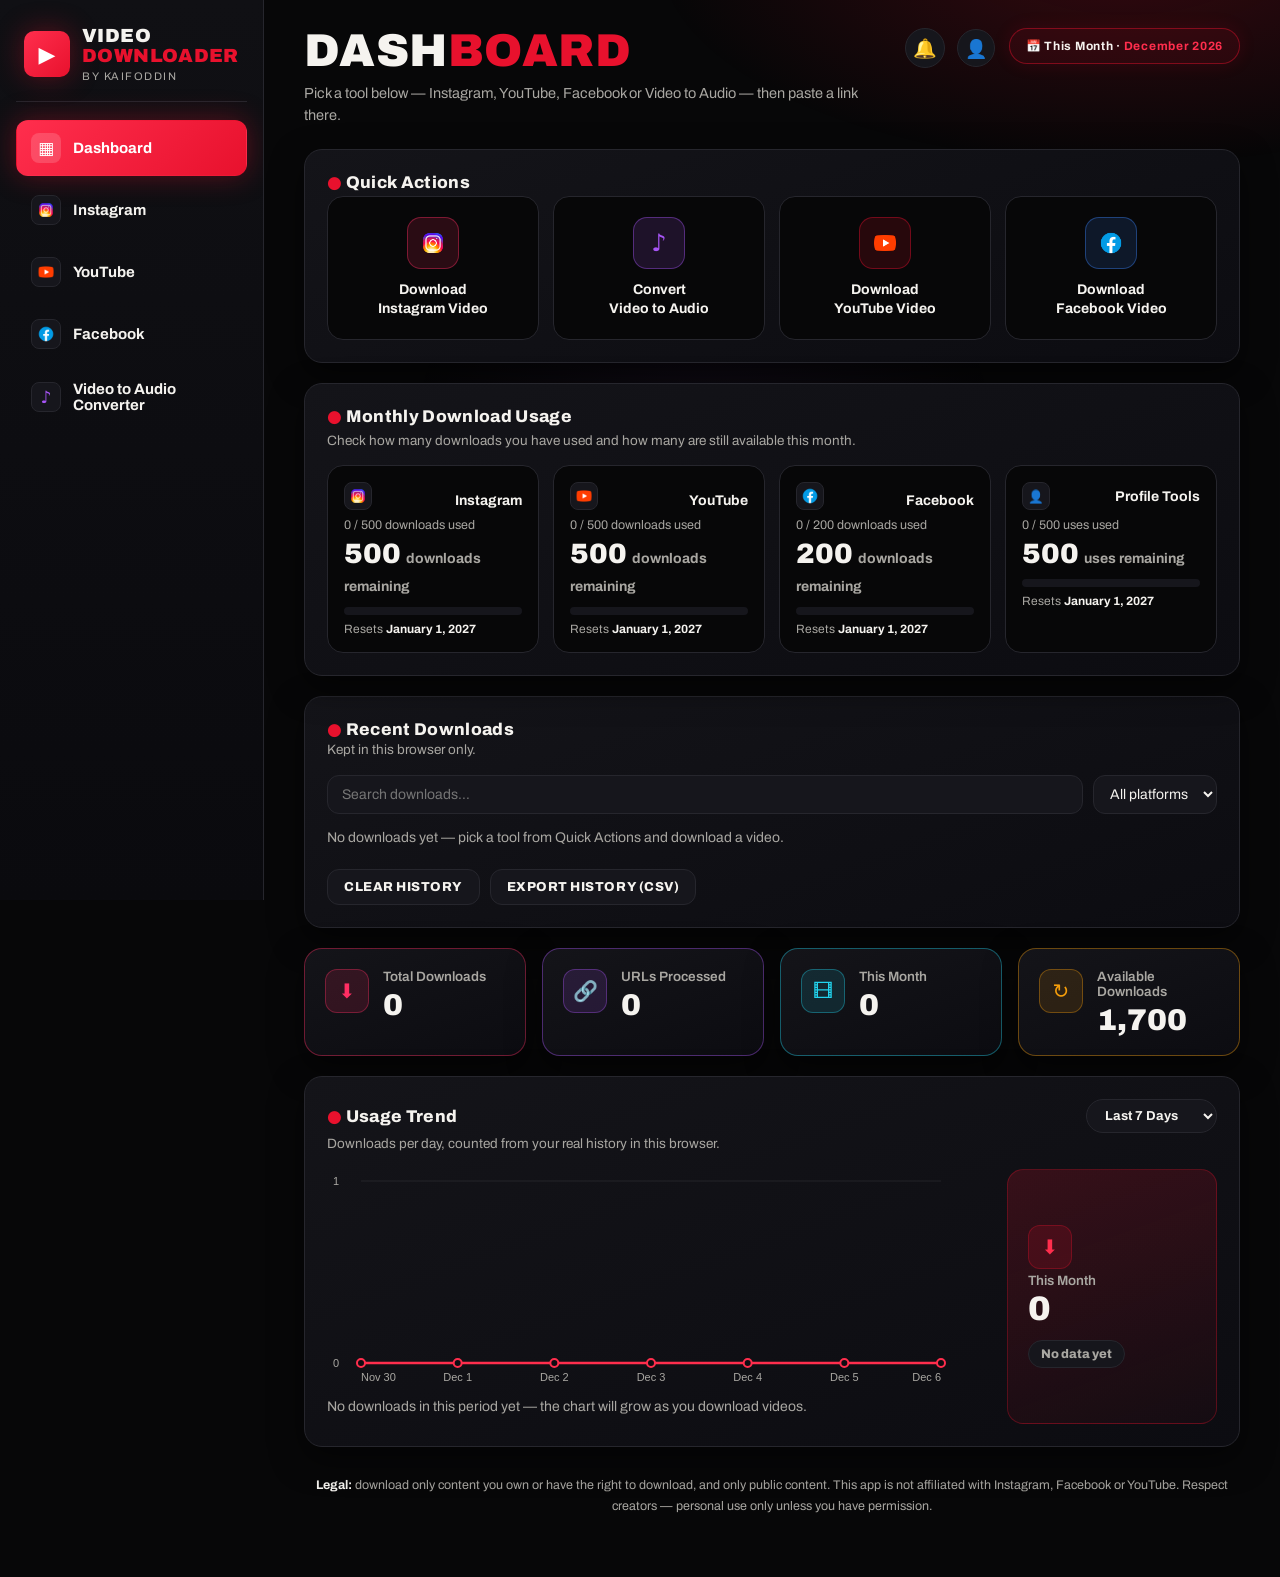
==== commit 231f6a66: "v12 (v=20261112-12): remove Preview card (compact Download result card instead); working quality dro" ====
--- a/index.html
+++ b/index.html
@@ -4,11 +4,11 @@
 <meta charset="UTF-8">
 <meta name="viewport" content="width=device-width, initial-scale=1.0">
 <title>Video Downloader — Insta · YouTube · Facebook</title>
-<meta name="description" content="Paste a video URL, preview it, pick a quality and download. Instagram Reels & Stories, Facebook video, YouTube Shorts & full videos, and video-to-song.">
+<meta name="description" content="Paste a video URL, pick a quality and download. Instagram Reels & Stories, Facebook video, YouTube Shorts & full videos, and video-to-song.">
 <link rel="preconnect" href="https://fonts.googleapis.com">
 <link rel="preconnect" href="https://fonts.gstatic.com" crossorigin>
 <link href="https://fonts.googleapis.com/css2?family=Archivo:wght@400;600;700;800;900&display=swap" rel="stylesheet">
-<link rel="stylesheet" href="style.css?v=20261112-11">
+<link rel="stylesheet" href="style.css?v=20261112-12">
 <!-- Import map for the converter's ffmpeg.wasm (ESM build, loaded on demand by app.js).
      The UMD build cannot work here: its worker chunk is a cross-origin classic Worker
      (blocked) and @ffmpeg/util's UMD file is a CommonJS file that never defines its
@@ -55,7 +55,7 @@
       </div>
       <div class="page-head">
         <h1 class="page-title" id="pageTitle">Dash<span>board</span></h1>
-        <p class="page-sub" id="pageSub">Paste a video link, preview it, pick a quality and download — straight to your PC or phone.</p>
+        <p class="page-sub" id="pageSub">Paste a video link, pick a quality and download — straight to your PC or phone.</p>
       </div>
       <div class="spacer"></div>
       <div class="topbar-icons">
@@ -120,18 +120,12 @@
     <!-- ===== Fetch card ===== -->
     <section class="card fetch-card" id="fetchCard">
       <h2><span class="dot">●</span> <span id="fetchTitle">Download a Video</span></h2>
-      <p class="hint" id="fetchHint">Paste a video link, preview it, and download in your preferred quality.</p>
+      <p class="hint" id="fetchHint">Paste a video link and download in your preferred quality.</p>
 
       <div class="url-row">
         <span class="url-ico">🔗</span>
         <input type="url" id="urlInput" placeholder="https://www.instagram.com/reel/…  or  https://www.youtube.com/shorts/…  or  https://www.facebook.com/…/videos/…" autocomplete="off" spellcheck="false">
         <button class="btn" id="fetchBtn">▶ Get Video</button>
-      </div>
-
-      <div class="quality-row" id="qualityRow" style="display:none;">
-        <label for="qualitySelect">Video quality</label>
-        <select id="qualitySelect" aria-label="Video quality"></select>
-        <span class="note">Mirrors the quality pills below the preview.</span>
       </div>
 
 
@@ -228,34 +222,26 @@
       <p class="hint" style="margin-top:12px;">How it works: your video stays on your device — the audio is prepared here and saved in the format and quality you pick. MP3/M4A are saved at your chosen bitrate, WAV is real lossless audio.</p>
     </section>
 
-    <!-- ===== Preview ===== -->
-    <section class="card preview" id="previewCard">
-      <h2><span class="dot">●</span> Preview</h2>
-      <p class="hint">Check the video on screen first, then pick a quality and download.</p>
-      <div class="preview-grid">
-        <div class="preview-media">
-          <video id="previewVideo" controls playsinline preload="metadata" poster=""></video>
-          <img id="previewImage" alt="Video thumbnail" style="display:none;">
-          <span class="dur" id="previewDuration" style="display:none;"></span>
-        </div>
-        <div class="preview-meta">
-          <h3 id="previewTitle">Untitled video</h3>
-          <p class="author" id="previewAuthor"></p>
-          <p class="caption" id="previewCaption" style="display:none;"></p>
-          <p class="quality-label">Choose quality</p>
-          <div class="qualities" id="qualityList"></div>
-          <div class="preview-actions">
-            <button class="btn" id="downloadBtn">⬇ Download</button>
-            <button class="btn ghost small" id="copyCaptionBtn">Copy caption</button>
-            <button class="btn ghost small" id="copyLinkBtn">Copy video link</button>
-          </div>
-          <div class="progress" id="progress">
-            <div class="bar"><i id="progressBar"></i></div>
-            <p id="progressText">Preparing download…</p>
-          </div>
-          <p class="hint" id="downloadNote" style="margin-top:12px;"></p>
-        </div>
-      </div>
+    <!-- ===== Download (shown after a fetch — no video preview) ===== -->
+    <section class="card result" id="resultCard">
+      <h2><span class="dot">●</span> Download</h2>
+      <p class="hint" id="resultTitle">Untitled video</p>
+      <p class="caption" id="resultCaption" style="display:none;"></p>
+      <img id="resultImage" alt="Download image" style="display:none;">
+      <div class="quality-row" id="qualityRow">
+        <label for="qualitySelect">Choose quality</label>
+        <select id="qualitySelect" aria-label="Choose quality"></select>
+      </div>
+      <div class="result-actions">
+        <button class="btn" id="downloadBtn">⬇ Download</button>
+        <button class="btn ghost small" id="copyCaptionBtn">Copy caption</button>
+        <button class="btn ghost small" id="copyLinkBtn">Copy video link</button>
+      </div>
+      <div class="progress" id="progress">
+        <div class="bar"><i id="progressBar"></i></div>
+        <p id="progressText">Preparing download…</p>
+      </div>
+      <p class="hint" id="downloadNote" style="margin-top:12px;"></p>
     </section>
 
 
@@ -301,7 +287,7 @@
   </main>
 </div>
 
-<script src="config.js?v=20261112-11"></script>
-<script src="app.js?v=20261112-11"></script>
+<script src="config.js?v=20261112-12"></script>
+<script src="app.js?v=20261112-12"></script>
 </body>
 </html>
--- a/style.css
+++ b/style.css
@@ -103,19 +103,35 @@
 
 /* ---------- Per-page section order (setTool sets body[data-page]) ----------
    Dashboard: Monthly Download Usage moves up right under Quick Actions,
-   then Recent Downloads, stats, trend. Converter page: the URL card
-   first, then the converter options, then Preview, usage, and Recent
-   Downloads last. Other tool pages keep DOM order. */
+   then Recent Downloads, stats, trend. Tool pages (Instagram, YouTube,
+   Facebook, Converter): the URL card first, then the converter options
+   (converter only), then the Download result, usage, and Recent
+   Downloads ALWAYS last. */
 body[data-page="dashboard"] #quickActions { order: 1; }
 body[data-page="dashboard"] #quotaCard { order: 2; }
 body[data-page="dashboard"] #historyCard { order: 3; }
 body[data-page="dashboard"] #statRow { order: 4; }
 body[data-page="dashboard"] #trendCard { order: 5; }
-body[data-page="dashboard"] #previewCard { order: 6; }
+body[data-page="dashboard"] #resultCard { order: 6; }
 body[data-page="dashboard"] .legal { order: 7; }
+body[data-page="instagram"] #fetchCard { order: 1; }
+body[data-page="instagram"] #resultCard { order: 2; }
+body[data-page="instagram"] #quotaCard { order: 3; }
+body[data-page="instagram"] #historyCard { order: 4; }
+body[data-page="instagram"] .legal { order: 5; }
+body[data-page="youtube"] #fetchCard { order: 1; }
+body[data-page="youtube"] #resultCard { order: 2; }
+body[data-page="youtube"] #quotaCard { order: 3; }
+body[data-page="youtube"] #historyCard { order: 4; }
+body[data-page="youtube"] .legal { order: 5; }
+body[data-page="facebook"] #fetchCard { order: 1; }
+body[data-page="facebook"] #resultCard { order: 2; }
+body[data-page="facebook"] #quotaCard { order: 3; }
+body[data-page="facebook"] #historyCard { order: 4; }
+body[data-page="facebook"] .legal { order: 5; }
 body[data-page="converter"] #fetchCard { order: 1; }
 body[data-page="converter"] #converterCard { order: 2; }
-body[data-page="converter"] #previewCard { order: 3; }
+body[data-page="converter"] #resultCard { order: 3; }
 body[data-page="converter"] #quotaCard { order: 4; }
 body[data-page="converter"] #historyCard { order: 5; }
 body[data-page="converter"] .legal { order: 6; }
@@ -224,10 +240,10 @@
 .tab.active { background: linear-gradient(135deg, var(--red-bright), var(--red)); border-color: transparent; color: #fff; box-shadow: var(--glow-red); }
 
 /* ---------- Stat cards (dashboard) ---------- */
-.stat-row { display: grid; grid-template-columns: repeat(4, 1fr); gap: 16px; margin-bottom: 20px; }
+.stat-row { display: grid; grid-template-columns: repeat(4, minmax(0, 1fr)); gap: 16px; margin-bottom: 20px; }
 .stat {
   background: var(--card); border: 1px solid var(--line); border-radius: var(--radius);
-  padding: 20px; display: flex; gap: 14px; align-items: flex-start;
+  padding: 20px; display: flex; gap: 14px; align-items: flex-start; min-width: 0;
   box-shadow: var(--shadow);
   transition: transform .25s ease, border-color .25s ease, box-shadow .25s ease;
   animation: fadeUp .45s ease both;
@@ -328,36 +344,16 @@
 }
 .file-pick:hover { border-color: var(--red); transform: translateY(-2px); }
 
-/* ---------- Preview ---------- */
-.preview { display: none; }
-.preview.show { display: block; }
-.preview-grid { display: grid; grid-template-columns: minmax(0, 420px) 1fr; gap: 22px; align-items: start; }
-.preview-media { background: #000; border: 1px solid var(--line); border-radius: 14px; overflow: hidden; position: relative; }
-.preview-media video, .preview-media img { display: block; width: 100%; max-height: 520px; object-fit: contain; background: #000; }
-.preview-media .dur {
-  position: absolute; right: 10px; bottom: 10px; background: rgba(0,0,0,.8); border-radius: 8px;
-  padding: 4px 9px; font-size: 12px; font-weight: 800;
-}
-.preview-meta h3 { font-size: 19px; font-weight: 800; line-height: 1.35; margin-bottom: 8px; word-break: break-word; }
-.preview-meta .author { color: var(--muted); font-size: 13.5px; margin-bottom: 10px; }
-.preview-meta .author b { color: var(--text); }
-.preview-meta .caption {
+/* ---------- Download result (shown after a fetch; no video preview) ---------- */
+.result { display: none; }
+.result.show { display: block; }
+.result .caption {
   color: var(--muted); font-size: 14px; line-height: 1.65; margin-bottom: 16px;
   max-height: 132px; overflow-y: auto; white-space: pre-wrap; word-break: break-word;
   border-left: 3px solid var(--red); padding-left: 12px;
 }
-.quality-label { font-size: 12px; font-weight: 800; letter-spacing: .14em; text-transform: uppercase; color: var(--muted); margin-bottom: 9px; }
-.qualities { display: flex; flex-wrap: wrap; gap: 9px; margin-bottom: 16px; }
-.qpill {
-  background: var(--bg-3); border: 1px solid var(--line); border-radius: 12px; color: var(--text);
-  padding: 11px 16px; font-size: 14px; font-weight: 800;
-  transition: all .2s ease;
-}
-.qpill small { display: block; font-size: 11px; font-weight: 600; color: var(--muted); margin-top: 2px; }
-.qpill:hover { border-color: var(--red); transform: translateY(-2px); }
-.qpill.active { background: linear-gradient(135deg, var(--red-bright), var(--red)); border-color: transparent; color: #fff; box-shadow: var(--glow-red); }
-.qpill.active small { color: rgba(255,255,255,.85); }
-.preview-actions { display: flex; flex-wrap: wrap; gap: 10px; }
+#resultImage { display: block; max-width: 180px; border-radius: 14px; margin-bottom: 14px; border: 1px solid var(--line); }
+.result-actions { display: flex; flex-wrap: wrap; gap: 10px; }
 .progress { display: none; margin-top: 14px; }
 .progress.show { display: block; }
 .progress .bar { height: 10px; background: var(--bg-3); border: 1px solid var(--line); border-radius: 999px; overflow: hidden; }
@@ -365,15 +361,15 @@
 .progress p { color: var(--muted); font-size: 12.5px; margin-top: 7px; }
 
 /* ---------- Quota ---------- */
-.quota-grid { display: grid; grid-template-columns: repeat(4, 1fr); gap: 14px; }
+.quota-grid { display: grid; grid-template-columns: repeat(4, minmax(0, 1fr)); gap: 14px; }
 .quota {
-  background: var(--bg); border: 1px solid var(--line); border-radius: 16px; padding: 16px;
+  background: var(--bg); border: 1px solid var(--line); border-radius: 16px; padding: 16px; min-width: 0;
   transition: transform .2s ease, border-color .2s ease, box-shadow .2s ease;
 }
 .quota:hover { transform: translateY(-3px); box-shadow: var(--shadow); }
-.quota .q-head { display: flex; justify-content: space-between; align-items: baseline; gap: 8px; margin-bottom: 8px; }
+.quota .q-head { display: flex; justify-content: space-between; align-items: baseline; gap: 8px; margin-bottom: 8px; flex-wrap: wrap; }
 .quota .q-head b { font-size: 14px; }
-.quota .q-head span { font-size: 12.5px; color: var(--muted); white-space: nowrap; }
+.quota .q-head span { font-size: 12.5px; color: var(--muted); }
 .quota .q-num { font-size: 28px; font-weight: 900; line-height: 1; }
 .quota .q-num small { font-size: 14px; color: var(--muted); font-weight: 700; }
 .quota .q-bar { height: 8px; background: var(--bg-3); border-radius: 999px; margin: 11px 0 7px; overflow: hidden; }
@@ -490,7 +486,6 @@
   .trend-pill { margin-top: 0; margin-left: auto; }
 }
 @media (max-width: 900px) {
-  .preview-grid { grid-template-columns: 1fr; }
   .limits-row { grid-template-columns: repeat(2, 1fr); }
   .converter-grid { grid-template-columns: 1fr 1fr; }
 }
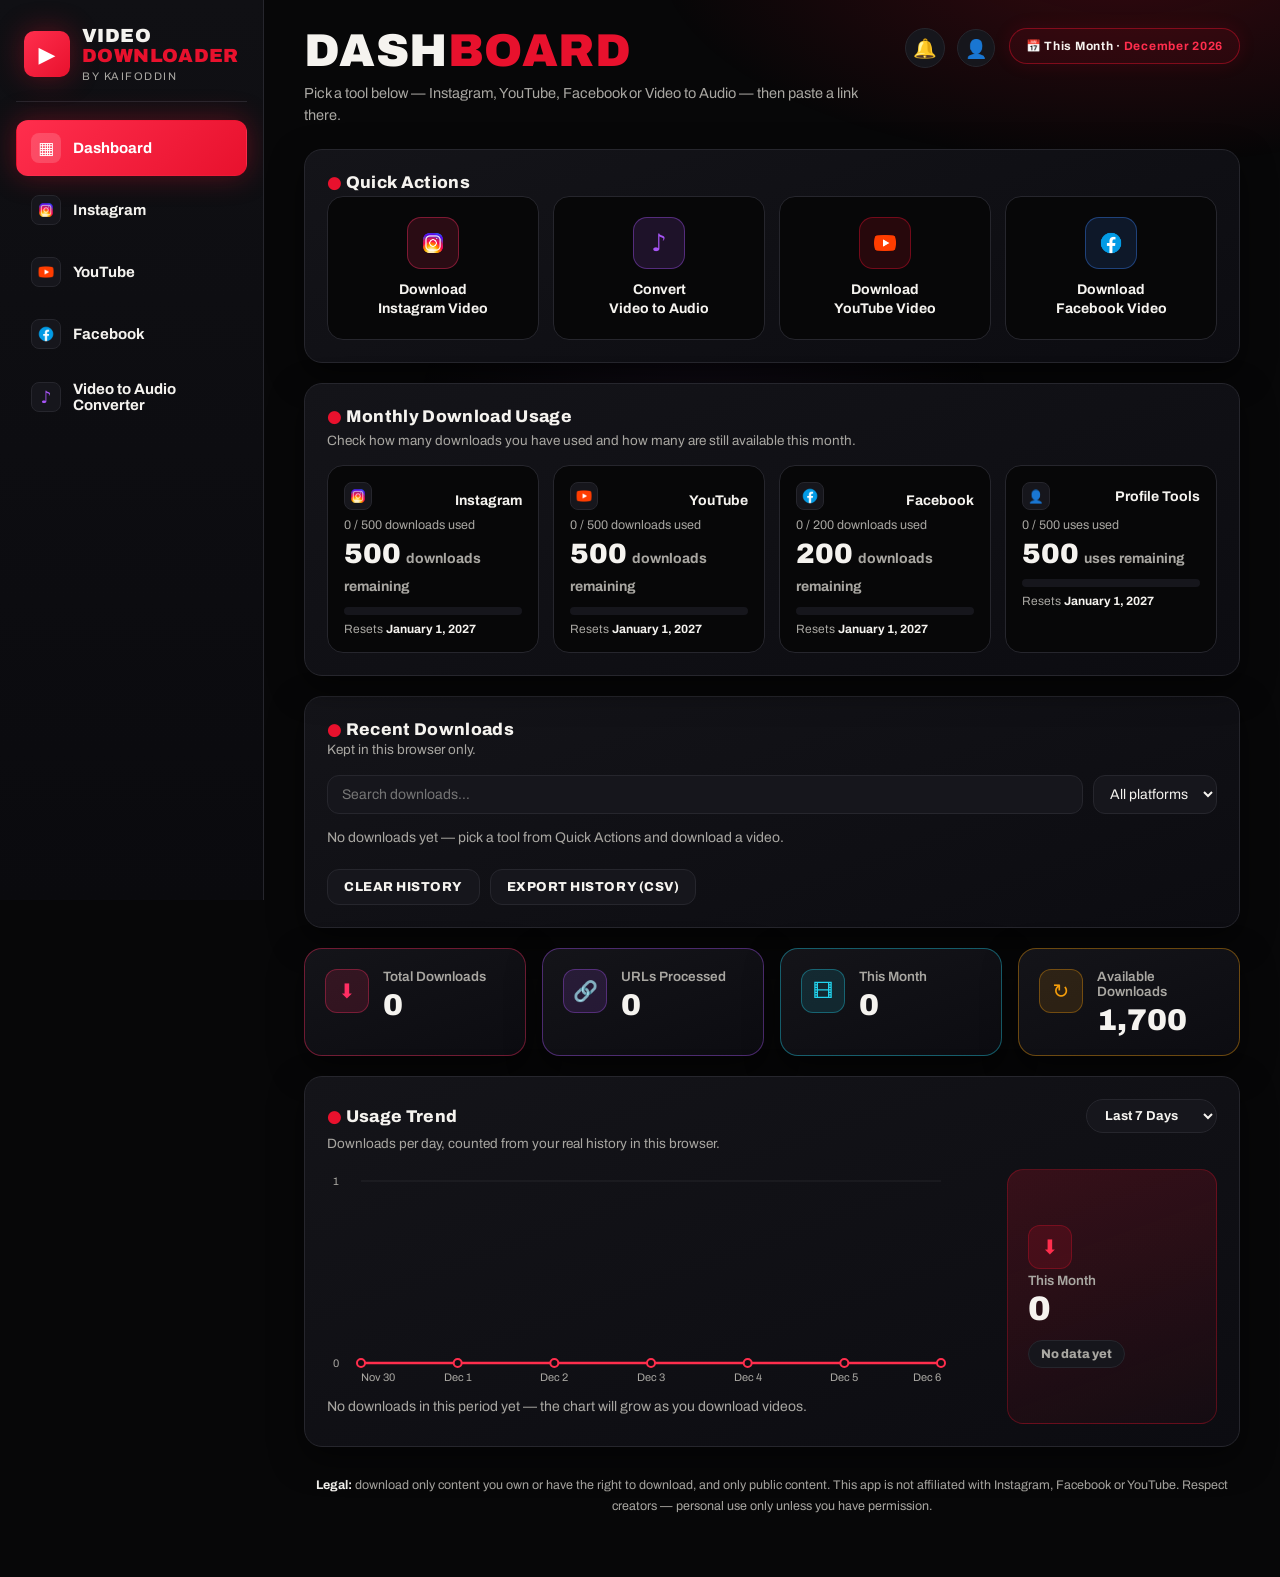
==== commit 60f37124: "v13 (v=20261112-13): per-feature result controls — each tool shows only its own buttons (DP: picture" ====
--- a/index.html
+++ b/index.html
@@ -8,7 +8,7 @@
 <link rel="preconnect" href="https://fonts.googleapis.com">
 <link rel="preconnect" href="https://fonts.gstatic.com" crossorigin>
 <link href="https://fonts.googleapis.com/css2?family=Archivo:wght@400;600;700;800;900&display=swap" rel="stylesheet">
-<link rel="stylesheet" href="style.css?v=20261112-12">
+<link rel="stylesheet" href="style.css?v=20261112-13">
 <!-- Import map for the converter's ffmpeg.wasm (ESM build, loaded on demand by app.js).
      The UMD build cannot work here: its worker chunk is a cross-origin classic Worker
      (blocked) and @ffmpeg/util's UMD file is a CommonJS file that never defines its
@@ -235,7 +235,6 @@
       <div class="result-actions">
         <button class="btn" id="downloadBtn">⬇ Download</button>
         <button class="btn ghost small" id="copyCaptionBtn">Copy caption</button>
-        <button class="btn ghost small" id="copyLinkBtn">Copy video link</button>
       </div>
       <div class="progress" id="progress">
         <div class="bar"><i id="progressBar"></i></div>
@@ -287,7 +286,7 @@
   </main>
 </div>
 
-<script src="config.js?v=20261112-12"></script>
-<script src="app.js?v=20261112-12"></script>
+<script src="config.js?v=20261112-13"></script>
+<script src="app.js?v=20261112-13"></script>
 </body>
 </html>
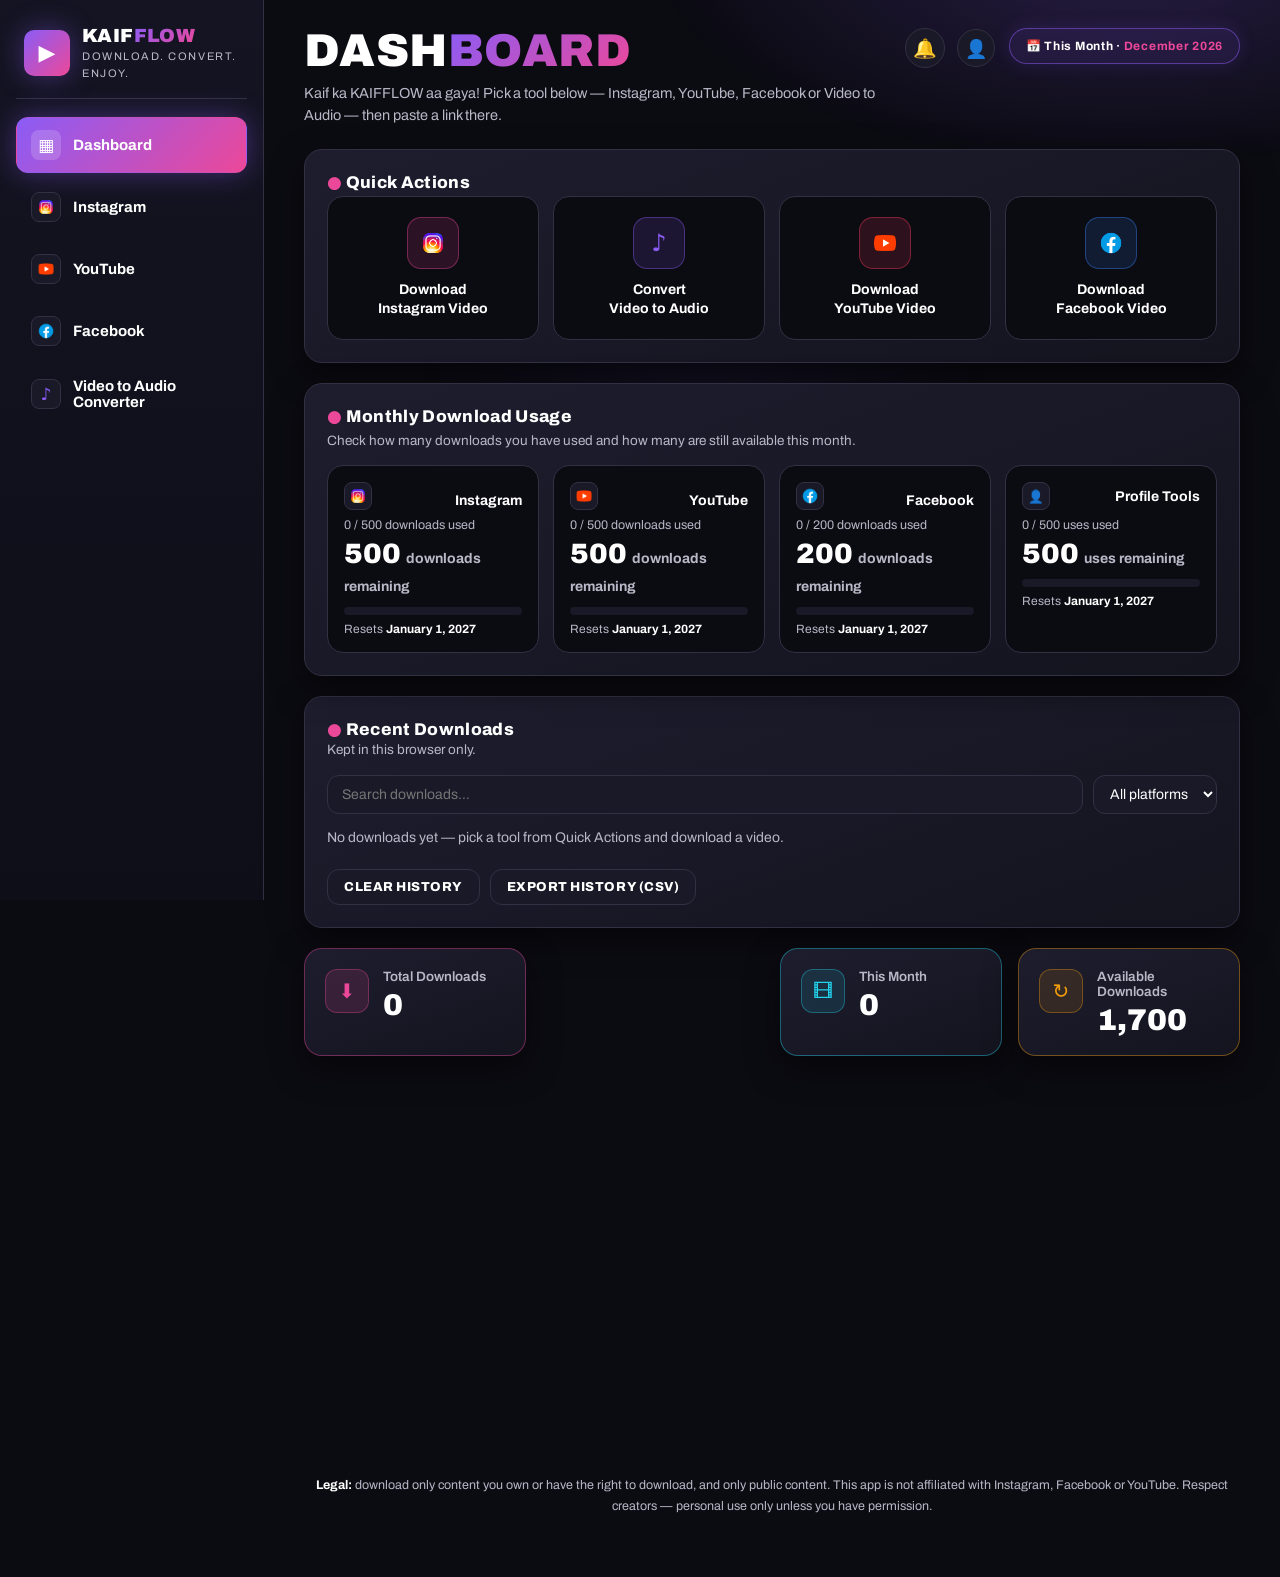
==== commit a91a2f9e: "v14: KAIFFLOW rebrand + purple/pink UI redesign (user app + admin)" ====
--- a/index.html
+++ b/index.html
@@ -3,12 +3,12 @@
 <head>
 <meta charset="UTF-8">
 <meta name="viewport" content="width=device-width, initial-scale=1.0">
-<title>Video Downloader — Insta · YouTube · Facebook</title>
-<meta name="description" content="Paste a video URL, pick a quality and download. Instagram Reels & Stories, Facebook video, YouTube Shorts & full videos, and video-to-song.">
+<title>KAIFFLOW — Download. Convert. Enjoy.</title>
+<meta name="description" content="KAIFFLOW — paste a video URL, pick a quality and download. Instagram Reels & Stories, Facebook video, YouTube Shorts & full videos, and video-to-song.">
 <link rel="preconnect" href="https://fonts.googleapis.com">
 <link rel="preconnect" href="https://fonts.gstatic.com" crossorigin>
 <link href="https://fonts.googleapis.com/css2?family=Archivo:wght@400;600;700;800;900&display=swap" rel="stylesheet">
-<link rel="stylesheet" href="style.css?v=20261112-13">
+<link rel="stylesheet" href="style.css?v=20261112-14">
 <!-- Import map for the converter's ffmpeg.wasm (ESM build, loaded on demand by app.js).
      The UMD build cannot work here: its worker chunk is a cross-origin classic Worker
      (blocked) and @ffmpeg/util's UMD file is a CommonJS file that never defines its
@@ -30,8 +30,8 @@
     <div class="brand">
       <div class="brand-mark">▶</div>
       <div>
-        <h1>Video<br><span>Downloader</span></h1>
-        <small>by Kaifoddin</small>
+        <h1>Kaif<span>flow</span></h1>
+        <small>Download. Convert. Enjoy.</small>
       </div>
     </div>
 
@@ -51,11 +51,11 @@
       <button class="hamburger" id="hamburger" aria-label="Open menu">☰</button>
       <div class="topbar-brand" aria-hidden="true">
         <div class="brand-mark">▶</div>
-        <div><strong>Video</strong><span>Downloader</span><small>by Kaifoddin</small></div>
+        <div><strong>Kaif</strong><span>flow</span><small>Download. Convert. Enjoy.</small></div>
       </div>
       <div class="page-head">
         <h1 class="page-title" id="pageTitle">Dash<span>board</span></h1>
-        <p class="page-sub" id="pageSub">Paste a video link, pick a quality and download — straight to your PC or phone.</p>
+        <p class="page-sub" id="pageSub">Kaif ka KAIFFLOW aa gaya! Pick a tool below — Instagram, YouTube, Facebook or Video to Audio — then paste a link there.</p>
       </div>
       <div class="spacer"></div>
       <div class="topbar-icons">
@@ -286,7 +286,7 @@
   </main>
 </div>
 
-<script src="config.js?v=20261112-13"></script>
-<script src="app.js?v=20261112-13"></script>
+<script src="config.js?v=20261112-14"></script>
+<script src="app.js?v=20261112-14"></script>
 </body>
 </html>
--- a/style.css
+++ b/style.css
@@ -1,28 +1,30 @@
 /* ==========================================================================
-   Video Downloader — neon dashboard
-   bg #070708 / #0d0d12 · red #e8112d · text #f5f3ef · Archivo
+   KAIFFLOW — neon dashboard
+   bg #0B0B12 · sidebar #12121D · cards #191927 · purple #8B5CF6 · pink #EC4899 · red #FF3B5C · text #FFFFFF · Archivo
    Rounded cards (~18px), glowing gradients, subtle shadows.
    Desktop: fixed left sidebar · Mobile: hamburger + slide-out drawer.
    ========================================================================== */
 :root {
-  --bg: #070708;
-  --bg-2: #0d0d12;
-  --bg-3: #16161c;
-  --card: linear-gradient(160deg, #141419 0%, #0c0c11 100%);
-  --line: #26262d;
-  --red: #e8112d;
-  --red-bright: #ff2e4d;
-  --pink: #ff2e63;
-  --purple: #a855f7;
+  --bg: #0B0B12;
+  --bg-2: #12121D;
+  --bg-3: #191927;
+  --card: linear-gradient(160deg, #1D1D2E 0%, #14141F 100%);
+  --line: #343044;
+  --red: #FF3B5C;
+  --red-bright: #FF5C74;
+  --pink: #EC4899;
+  --purple: #8B5CF6;
   --teal: #22d3ee;
   --amber: #f59e0b;
   --blue: #3b82f6;
-  --text: #f5f3ef;
-  --muted: #a9a7a2;
+  --text: #FFFFFF;
+  --muted: #B8B8C7;
   --green: #22c55e;
   --radius: 18px;
   --shadow: 0 12px 32px rgba(0, 0, 0, .5);
-  --glow-red: 0 0 28px rgba(232, 17, 45, .35);
+  --glow-red: 0 0 28px rgba(255, 59, 92, .35);
+  --glow-brand: 0 0 28px rgba(139, 92, 246, .4);
+  --gradient: linear-gradient(135deg, #8B5CF6, #EC4899);
 }
 * { box-sizing: border-box; margin: 0; padding: 0; }
 html { scroll-behavior: smooth; }
@@ -33,18 +35,18 @@
   min-height: 100vh;
   overflow-x: hidden;
 }
-body::before { /* neon red glow, top-right + bottom-left */
+body::before { /* purple/pink glow, top-right + bottom-left */
   content: ""; position: fixed; inset: 0; pointer-events: none; z-index: 0;
   background:
-    radial-gradient(760px 340px at 88% -5%, rgba(232, 17, 45, .20), transparent 62%),
-    radial-gradient(560px 320px at -8% 100%, rgba(232, 17, 45, .09), transparent 62%),
-    radial-gradient(420px 260px at 55% 45%, rgba(168, 85, 247, .05), transparent 70%);
+    radial-gradient(760px 340px at 88% -5%, rgba(139, 92, 246, .22), transparent 62%),
+    radial-gradient(560px 320px at -8% 100%, rgba(236, 72, 153, .14), transparent 62%),
+    radial-gradient(420px 260px at 55% 45%, rgba(139, 92, 246, .07), transparent 70%);
 }
 img, video, canvas, svg { max-width: 100%; }
 a { color: var(--text); }
 button { font-family: inherit; cursor: pointer; }
 input, select, textarea { font-family: inherit; }
-::selection { background: var(--red); color: #fff; }
+::selection { background: var(--purple); color: #fff; }
 
 /* ---------- Layout ---------- */
 .app { display: flex; min-height: 100vh; position: relative; z-index: 1; }
@@ -52,7 +54,7 @@
 /* ---------- Sidebar ---------- */
 .sidebar {
   width: 264px; flex-shrink: 0;
-  background: linear-gradient(180deg, #101014 0%, #0a0a0e 100%);
+  background: linear-gradient(180deg, #141422 0%, #0E0E18 100%);
   border-right: 1px solid var(--line);
   padding: 22px 16px;
   position: sticky; top: 0; height: 100vh; overflow-y: auto;
@@ -62,14 +64,14 @@
 .drawer-close { display: none; }
 .brand { display: flex; align-items: center; gap: 12px; padding: 4px 8px 18px; border-bottom: 1px solid var(--line); margin-bottom: 14px; }
 .brand-mark {
-  width: 46px; height: 46px; border-radius: 10px; background: linear-gradient(135deg, var(--red-bright), var(--red));
+  width: 46px; height: 46px; border-radius: 10px; background: var(--gradient);
   color: #fff; display: grid; place-items: center; font-weight: 900; font-size: 22px; flex-shrink: 0;
-  box-shadow: var(--glow-red);
+  box-shadow: var(--glow-brand);
   transition: transform .25s ease, box-shadow .25s ease;
 }
-.brand:hover .brand-mark { transform: rotate(-6deg) scale(1.06); box-shadow: 0 0 38px rgba(232, 17, 45, .7); }
+.brand:hover .brand-mark { transform: rotate(-6deg) scale(1.06); box-shadow: 0 0 38px rgba(236, 72, 153, .55); }
 .brand h1 { font-size: 19px; font-weight: 900; letter-spacing: .02em; line-height: 1.05; text-transform: uppercase; }
-.brand h1 span { color: var(--red); }
+.brand h1 span { background: var(--gradient); -webkit-background-clip: text; background-clip: text; color: transparent; }
 .brand small { color: var(--muted); font-size: 11px; letter-spacing: .14em; text-transform: uppercase; }
 
 .nav-list { display: flex; flex-direction: column; gap: 6px; }
@@ -88,10 +90,10 @@
 .nav-item .ico.yt { color: var(--red-bright); }
 .nav-item .ico.fb { color: #60a5fa; font-weight: 900; }
 .nav-item .ico.cv { color: var(--purple); }
-.nav-item:hover { background: var(--bg-3); border-color: var(--line); transform: translateX(4px); }
+.nav-item:hover { background: var(--bg-3); border-color: rgba(139, 92, 246, .4); transform: translateX(4px); }
 .nav-item.active {
-  background: linear-gradient(135deg, var(--red-bright), var(--red));
-  color: #fff; box-shadow: var(--glow-red);
+  background: var(--gradient);
+  color: #fff; box-shadow: var(--glow-brand);
 }
 .nav-item.active:hover { transform: translateX(0); }
 .nav-item.active .ico { background: rgba(255,255,255,.16); border-color: transparent; color: #fff; }
@@ -137,11 +139,11 @@
 body[data-page="converter"] .legal { order: 6; }
 .topbar { display: flex; align-items: flex-start; gap: 14px; margin-bottom: 22px; }
 .hamburger { display: none; background: var(--bg-3); border: 1px solid var(--line); border-radius: 12px; color: var(--text); font-size: 20px; width: 46px; height: 46px; flex-shrink: 0; transition: border-color .2s, background .2s; }
-.hamburger:hover { border-color: var(--red); background: var(--red); }
+.hamburger:hover { border-color: var(--purple); background: var(--purple); }
 .topbar-brand { display: none; }
 .page-head { min-width: 0; }
 .page-title { font-size: clamp(30px, 4.5vw, 46px); font-weight: 900; text-transform: uppercase; letter-spacing: .01em; line-height: 1; }
-.page-title span { color: var(--red); }
+.page-title span { background: var(--gradient); -webkit-background-clip: text; background-clip: text; color: transparent; }
 .page-sub { color: var(--muted); margin-top: 8px; font-size: 14.5px; line-height: 1.55; max-width: 720px; }
 .topbar .spacer { flex: 1; }
 .topbar-icons { display: flex; align-items: center; gap: 12px; }
@@ -155,27 +157,28 @@
   font-size: 19px; display: grid; place-items: center;
   transition: border-color .2s, box-shadow .2s, transform .2s;
 }
-.bell-btn:hover { border-color: var(--red); box-shadow: var(--glow-red); transform: translateY(-1px); }
+.bell-btn:hover { border-color: var(--purple); box-shadow: var(--glow-brand); transform: translateY(-1px); }
 .bell-badge {
   position: absolute; top: -6px; right: -6px; min-width: 20px; height: 20px;
   padding: 0 5px; border-radius: 999px; background: var(--red); color: #fff;
   font-size: 11px; font-weight: 900; display: grid; place-items: center;
-  border: 2px solid var(--bg); box-shadow: 0 0 12px rgba(232, 17, 45, .6);
+  border: 2px solid var(--bg); box-shadow: 0 0 12px rgba(255, 59, 92, .6);
 }
 .notif-panel {
   position: absolute; top: calc(100% + 12px); right: 0; width: 380px; max-width: calc(100vw - 28px);
   max-height: min(520px, calc(100dvh - 120px)); overflow-y: auto;
-  background: linear-gradient(160deg, #17171d 0%, #0d0d12 100%);
+  background: linear-gradient(160deg, rgba(29, 29, 46, .96) 0%, rgba(18, 18, 29, .97) 100%);
+  backdrop-filter: blur(14px); -webkit-backdrop-filter: blur(14px);
   border: 1px solid var(--line); border-radius: var(--radius);
-  box-shadow: 0 24px 60px rgba(0, 0, 0, .65), 0 0 0 1px rgba(232, 17, 45, .12);
+  box-shadow: 0 24px 60px rgba(0, 0, 0, .65), 0 0 0 1px rgba(139, 92, 246, .18);
   z-index: 60; animation: fadeUp .25s ease both;
 }
 .notif-head { display: flex; align-items: center; gap: 10px; padding: 16px 16px 10px; border-bottom: 1px solid var(--line); }
 .notif-head h3 { font-size: 17px; font-weight: 900; }
-.notif-count { font-size: 12px; font-weight: 800; color: var(--red-bright); background: rgba(232, 17, 45, .12); border: 1px solid rgba(232, 17, 45, .35); border-radius: 999px; padding: 3px 9px; }
+.notif-count { font-size: 12px; font-weight: 800; color: #C4B5FD; background: rgba(139, 92, 246, .14); border: 1px solid rgba(139, 92, 246, .4); border-radius: 999px; padding: 3px 9px; }
 .notif-count:empty { display: none; }
 .notif-close { margin-left: auto; width: 30px; height: 30px; border-radius: 9px; background: var(--bg-3); border: 1px solid var(--line); color: var(--text); font-size: 13px; }
-.notif-close:hover { border-color: var(--red); }
+.notif-close:hover { border-color: var(--purple); }
 .notif-actions { display: flex; gap: 8px; padding: 12px 16px; border-bottom: 1px solid var(--line); }
 .notif-actions .btn { flex: 1; }
 .notif-confirm { padding: 14px 16px; border-bottom: 1px solid var(--line); }
@@ -187,16 +190,16 @@
   cursor: pointer; border: 1px solid transparent; transition: background .2s, border-color .2s;
 }
 .notif-item:hover { background: var(--bg-3); }
-.notif-item.unread { background: rgba(232, 17, 45, .07); border-left: 3px solid var(--red); }
+.notif-item.unread { background: rgba(139, 92, 246, .08); border-left: 3px solid var(--purple); }
 .notif-item.read { opacity: .75; }
 .notif-ico {
   width: 32px; height: 32px; border-radius: 50%; flex-shrink: 0; display: grid; place-items: center;
   font-size: 15px; font-weight: 900; border: 1px solid var(--line); background: var(--bg-3);
 }
 .notif-ico.success { color: var(--green); border-color: rgba(34, 197, 94, .45); background: rgba(34, 197, 94, .1); }
-.notif-ico.error { color: var(--red-bright); border-color: rgba(232, 17, 45, .5); background: rgba(232, 17, 45, .1); }
+.notif-ico.error { color: var(--red-bright); border-color: rgba(255, 59, 92, .5); background: rgba(255, 59, 92, .1); }
 .notif-ico.warning { color: var(--amber); border-color: rgba(245, 158, 11, .45); background: rgba(245, 158, 11, .1); }
-.notif-ico.info { color: var(--purple); border-color: rgba(168, 85, 247, .45); background: rgba(168, 85, 247, .1); }
+.notif-ico.info { color: var(--purple); border-color: rgba(139, 92, 246, .45); background: rgba(139, 92, 246, .1); }
 .notif-body { min-width: 0; flex: 1; }
 .notif-body b { font-size: 14px; line-height: 1.35; display: block; }
 .notif-body p { font-size: 13px; color: var(--muted); line-height: 1.5; margin-top: 3px; word-break: break-word; }
@@ -216,17 +219,17 @@
 
 /* ---------- Drag & drop ---------- */
 .fetch-card.drag-over, .converter-card.drag-over {
-  border: 2px dashed var(--red-bright) !important;
-  box-shadow: 0 0 0 4px rgba(232, 17, 45, .12), var(--glow-red);
-  background: linear-gradient(160deg, rgba(232, 17, 45, .06) 0%, #0c0c11 100%);
+  border: 2px dashed var(--purple) !important;
+  box-shadow: 0 0 0 4px rgba(139, 92, 246, .14), var(--glow-brand);
+  background: linear-gradient(160deg, rgba(139, 92, 246, .08) 0%, #14141F 100%);
 }
 .pill-badge {
   font-size: 12px; font-weight: 700; letter-spacing: .06em;
-  border: 1px solid rgba(232, 17, 45, .45); border-radius: 999px;
-  background: rgba(232, 17, 45, .08); padding: 10px 16px; white-space: nowrap;
-  box-shadow: 0 0 18px rgba(232, 17, 45, .12);
-}
-.pill-badge b { color: var(--red-bright); }
+  border: 1px solid rgba(139, 92, 246, .5); border-radius: 999px;
+  background: rgba(139, 92, 246, .1); padding: 10px 16px; white-space: nowrap;
+  box-shadow: 0 0 18px rgba(139, 92, 246, .16);
+}
+.pill-badge b { color: var(--pink); }
 
 /* ---------- Feature tabs ---------- */
 .tabs-bar { margin-bottom: 20px; animation: fadeUp .4s ease both; }
@@ -236,8 +239,8 @@
   padding: 12px 20px; font-size: 13.5px; font-weight: 700;
   transition: background .2s, border-color .2s, transform .2s, box-shadow .2s;
 }
-.tab:hover { border-color: var(--red); transform: translateY(-2px); }
-.tab.active { background: linear-gradient(135deg, var(--red-bright), var(--red)); border-color: transparent; color: #fff; box-shadow: var(--glow-red); }
+.tab:hover { border-color: var(--purple); transform: translateY(-2px); }
+.tab.active { background: var(--gradient); border-color: transparent; color: #fff; box-shadow: var(--glow-brand); }
 
 /* ---------- Stat cards (dashboard) ---------- */
 .stat-row { display: grid; grid-template-columns: repeat(4, minmax(0, 1fr)); gap: 16px; margin-bottom: 20px; }
@@ -248,18 +251,18 @@
   transition: transform .25s ease, border-color .25s ease, box-shadow .25s ease;
   animation: fadeUp .45s ease both;
 }
-.stat:hover { transform: translateY(-3px); box-shadow: 0 16px 36px rgba(0,0,0,.55); }
+.stat:hover { transform: translateY(-3px); border-color: rgba(139, 92, 246, .45); box-shadow: 0 16px 36px rgba(0,0,0,.55); }
 .stat p { color: var(--muted); font-size: 13.5px; font-weight: 600; margin-bottom: 6px; }
 .stat strong { font-size: 30px; font-weight: 900; line-height: 1; }
 .stat-ico {
   width: 44px; height: 44px; border-radius: 12px; flex-shrink: 0;
   display: grid; place-items: center; font-size: 20px;
-  background: rgba(232, 17, 45, .14); border: 1px solid rgba(232, 17, 45, .3); color: var(--red-bright);
-}
-.stat.pink   { border-color: rgba(255, 46, 99, .4); }
-.stat.pink .stat-ico   { background: rgba(255, 46, 99, .14); border-color: rgba(255, 46, 99, .35); color: var(--pink); }
-.stat.purple { border-color: rgba(168, 85, 247, .4); }
-.stat.purple .stat-ico { background: rgba(168, 85, 247, .14); border-color: rgba(168, 85, 247, .35); color: var(--purple); }
+  background: rgba(139, 92, 246, .14); border: 1px solid rgba(139, 92, 246, .35); color: #C4B5FD;
+}
+.stat.pink   { border-color: rgba(236, 72, 153, .4); }
+.stat.pink .stat-ico   { background: rgba(236, 72, 153, .14); border-color: rgba(236, 72, 153, .35); color: var(--pink); }
+.stat.purple { border-color: rgba(139, 92, 246, .4); }
+.stat.purple .stat-ico { background: rgba(139, 92, 246, .14); border-color: rgba(139, 92, 246, .35); color: var(--purple); }
 .stat.teal   { border-color: rgba(34, 211, 238, .4); }
 .stat.teal .stat-ico   { background: rgba(34, 211, 238, .12); border-color: rgba(34, 211, 238, .35); color: var(--teal); }
 .stat.amber  { border-color: rgba(245, 158, 11, .4); }
@@ -272,19 +275,19 @@
   transition: border-color .25s ease, transform .25s ease, box-shadow .25s ease;
   animation: fadeUp .45s ease both;
 }
-.card:hover { border-color: #3a3a42; }
+.card:hover { border-color: rgba(139, 92, 246, .45); transform: translateY(-2px); }
 .card h2 { font-size: 17px; font-weight: 800; letter-spacing: .02em; margin-bottom: 4px; }
-.card h2 .dot { color: var(--red); }
+.card h2 .dot { color: var(--pink); }
 .card .hint { color: var(--muted); font-size: 13.5px; line-height: 1.6; margin-bottom: 14px; }
 .card .hint code { background: var(--bg-3); border: 1px solid var(--line); padding: 1px 6px; color: var(--text); font-size: 12.5px; border-radius: 6px; }
 .card-head { display: flex; align-items: center; justify-content: space-between; gap: 12px; flex-wrap: wrap; }
 .card-head h2 { margin-bottom: 0; }
 @keyframes fadeUp { from { opacity: 0; transform: translateY(12px); } to { opacity: 1; transform: translateY(0); } }
 
-/* Fetch card: red-tinted gradient like the reference */
+/* Fetch card: purple-tinted gradient */
 .fetch-card {
-  background: linear-gradient(120deg, rgba(232, 17, 45, .16) 0%, #121218 45%, #0c0c11 100%);
-  border-color: rgba(232, 17, 45, .28);
+  background: linear-gradient(120deg, rgba(139, 92, 246, .18) 0%, #161624 45%, #12121D 100%);
+  border-color: rgba(139, 92, 246, .35);
 }
 
 /* ---------- URL bar ---------- */
@@ -298,24 +301,24 @@
   color: var(--text); padding: 15px 16px; font-size: 15px; outline: none;
   transition: border-color .2s ease, box-shadow .2s ease;
 }
-.url-row input:focus { border-color: var(--red); box-shadow: 0 0 0 3px rgba(232, 17, 45, .22); }
-.url-row input::placeholder { color: #6d6d70; }
+.url-row input:focus { border-color: var(--purple); box-shadow: 0 0 0 3px rgba(139, 92, 246, .25); }
+.url-row input::placeholder { color: #8A8A9E; }
 .btn {
   border: none; border-radius: 12px; padding: 15px 24px; font-size: 15px; font-weight: 800;
   letter-spacing: .04em; text-transform: uppercase; color: #fff;
-  background: linear-gradient(135deg, var(--red-bright), var(--red));
-  transition: transform .2s ease, box-shadow .2s ease, background .2s ease, opacity .2s;
-  white-space: nowrap; box-shadow: var(--glow-red);
-}
-.btn:hover { transform: translateY(-2px); box-shadow: 0 12px 28px rgba(232, 17, 45, .45); }
-.btn:active { transform: translateY(0); }
+  background: var(--gradient);
+  transition: transform .2s ease, box-shadow .2s ease, filter .2s ease, opacity .2s;
+  white-space: nowrap; box-shadow: var(--glow-brand);
+}
+.btn:hover { transform: translateY(-2px); filter: brightness(1.1); box-shadow: 0 12px 28px rgba(139, 92, 246, .5), 0 4px 14px rgba(236, 72, 153, .3); }
+.btn:active { transform: translateY(1px) scale(.98); filter: brightness(.96); }
 .btn:disabled { opacity: .5; cursor: not-allowed; transform: none; box-shadow: none; }
 .btn.ghost { background: var(--bg-3); border: 1px solid var(--line); color: var(--text); box-shadow: none; }
-.btn.ghost:hover { border-color: var(--red); background: var(--bg-3); box-shadow: 0 8px 20px rgba(0,0,0,.4); }
+.btn.ghost:hover { border-color: var(--purple); background: var(--bg-3); box-shadow: 0 8px 20px rgba(0,0,0,.4); }
 .btn.small { padding: 10px 16px; font-size: 13px; }
-.btn.danger { background: linear-gradient(135deg, #ff2e4d, #b30d20); }
-.btn.ghost.danger { background: var(--bg-3); border-color: rgba(232, 17, 45, .55); color: var(--red-bright); box-shadow: none; }
-.btn.ghost.danger:hover { border-color: var(--red); background: rgba(232, 17, 45, .1); }
+.btn.danger { background: linear-gradient(135deg, #FF5C74, #C81E3A); }
+.btn.ghost.danger { background: var(--bg-3); border-color: rgba(255, 59, 92, .55); color: var(--red-bright); box-shadow: none; }
+.btn.ghost.danger:hover { border-color: var(--red); background: rgba(255, 59, 92, .1); }
 .btn.block { width: 100%; }
 .quick-row { display: flex; flex-wrap: wrap; gap: 8px; margin-top: 12px; align-items: center; }
 .quick-row span { color: var(--muted); font-size: 12.5px; font-weight: 700; letter-spacing: .08em; text-transform: uppercase; }
@@ -324,7 +327,7 @@
   padding: 8px 14px; font-size: 13px; font-weight: 600;
   transition: border-color .2s, transform .2s, background .2s;
 }
-.chip:hover { border-color: var(--red); transform: translateY(-2px); background: var(--bg-2); }
+.chip:hover { border-color: var(--purple); transform: translateY(-2px); background: var(--bg-2); }
 
 /* ---------- Status / spinner ---------- */
 .status { display: none; margin-top: 14px; font-size: 14px; line-height: 1.6; padding: 12px 14px; border: 1px solid var(--line); border-radius: 12px; background: var(--bg); }
@@ -332,7 +335,7 @@
 .status.err { border-color: var(--red); color: #ffb3bc; }
 .status.ok { border-color: #1f7a44; color: #b7f0cd; }
 .status.info { color: var(--muted); }
-.spinner { display: inline-block; width: 16px; height: 16px; border: 2px solid var(--line); border-top-color: var(--red); border-radius: 50%; animation: spin .7s linear infinite; vertical-align: -3px; margin-right: 8px; }
+.spinner { display: inline-block; width: 16px; height: 16px; border: 2px solid var(--line); border-top-color: var(--purple); border-radius: 50%; animation: spin .7s linear infinite; vertical-align: -3px; margin-right: 8px; }
 @keyframes spin { to { transform: rotate(360deg); } }
 
 /* ---------- Converter ---------- */
@@ -342,7 +345,7 @@
   padding: 12px 18px; font-size: 14px; font-weight: 700; cursor: pointer;
   transition: border-color .2s, transform .2s;
 }
-.file-pick:hover { border-color: var(--red); transform: translateY(-2px); }
+.file-pick:hover { border-color: var(--purple); transform: translateY(-2px); }
 
 /* ---------- Download result (shown after a fetch; no video preview) ---------- */
 .result { display: none; }
@@ -350,14 +353,14 @@
 .result .caption {
   color: var(--muted); font-size: 14px; line-height: 1.65; margin-bottom: 16px;
   max-height: 132px; overflow-y: auto; white-space: pre-wrap; word-break: break-word;
-  border-left: 3px solid var(--red); padding-left: 12px;
+  border-left: 3px solid var(--purple); padding-left: 12px;
 }
 #resultImage { display: block; max-width: 180px; border-radius: 14px; margin-bottom: 14px; border: 1px solid var(--line); }
 .result-actions { display: flex; flex-wrap: wrap; gap: 10px; }
 .progress { display: none; margin-top: 14px; }
 .progress.show { display: block; }
 .progress .bar { height: 10px; background: var(--bg-3); border: 1px solid var(--line); border-radius: 999px; overflow: hidden; }
-.progress .bar i { display: block; height: 100%; width: 0; background: linear-gradient(90deg, var(--red-bright), var(--red)); transition: width .25s ease; }
+.progress .bar i { display: block; height: 100%; width: 0; background: linear-gradient(90deg, var(--purple), var(--pink)); transition: width .25s ease; }
 .progress p { color: var(--muted); font-size: 12.5px; margin-top: 7px; }
 
 /* ---------- Quota ---------- */
@@ -366,7 +369,7 @@
   background: var(--bg); border: 1px solid var(--line); border-radius: 16px; padding: 16px; min-width: 0;
   transition: transform .2s ease, border-color .2s ease, box-shadow .2s ease;
 }
-.quota:hover { transform: translateY(-3px); box-shadow: var(--shadow); }
+.quota:hover { transform: translateY(-3px); border-color: rgba(139, 92, 246, .4); box-shadow: var(--shadow); }
 .quota .q-head { display: flex; justify-content: space-between; align-items: baseline; gap: 8px; margin-bottom: 8px; flex-wrap: wrap; }
 .quota .q-head b { font-size: 14px; }
 .quota .q-head span { font-size: 12.5px; color: var(--muted); }
@@ -386,7 +389,7 @@
 .filter-row { display: flex; flex-wrap: wrap; gap: 10px; margin: 12px 0 6px; }
 .filter-row input[type="search"] { flex: 1; min-width: 180px; background: var(--bg-3); border: 1px solid var(--line); border-radius: 12px; color: var(--text); padding: 10px 14px; font: inherit; font-size: 14px; }
 .filter-row select { background: var(--bg-3); border: 1px solid var(--line); border-radius: 12px; color: var(--text); padding: 10px 12px; font: inherit; font-size: 14px; }
-.filter-row input:focus, .filter-row select:focus { border-color: var(--red); box-shadow: 0 0 0 3px rgba(232, 17, 45, .2); outline: none; }
+.filter-row input:focus, .filter-row select:focus { border-color: var(--purple); box-shadow: 0 0 0 3px rgba(139, 92, 246, .22); outline: none; }
 .history-table { width: 100%; border-collapse: separate; border-spacing: 0; font-size: 14px; }
 .history-table th, .history-table td { text-align: left; padding: 12px 10px; border-bottom: 1px solid var(--line); vertical-align: middle; }
 .history-table th { color: var(--muted); font-size: 12px; font-weight: 800; letter-spacing: .1em; text-transform: uppercase; }
@@ -398,7 +401,7 @@
 .history-table .plat i { width: 26px; height: 26px; border-radius: 7px; display: grid; place-items: center; font-size: 13px; font-style: normal; background: var(--bg-3); border: 1px solid var(--line); }
 .fmt-pill { font-size: 11px; font-weight: 800; letter-spacing: .08em; text-transform: uppercase; background: var(--bg-3); border: 1px solid var(--line); border-radius: 999px; padding: 4px 10px; white-space: nowrap; }
 .icon-btn { background: var(--bg-3); border: 1px solid var(--line); border-radius: 10px; color: var(--text); width: 36px; height: 36px; font-size: 15px; transition: border-color .2s, transform .2s; }
-.icon-btn:hover { border-color: var(--red); transform: translateY(-2px); }
+.icon-btn:hover { border-color: var(--purple); transform: translateY(-2px); }
 .empty { color: var(--muted); font-size: 14px; padding: 10px 0; }
 
 /* ---------- Trend ---------- */
@@ -406,20 +409,20 @@
 .trend-chart { min-width: 0; overflow: hidden; }
 .trend-chart canvas { width: 100%; max-width: 100%; height: 220px; display: block; }
 .trend-side {
-  background: linear-gradient(160deg, rgba(232, 17, 45, .18), rgba(232, 17, 45, .04));
-  border: 1px solid rgba(232, 17, 45, .3); border-radius: 16px; padding: 20px;
+  background: linear-gradient(160deg, rgba(139, 92, 246, .2), rgba(236, 72, 153, .05));
+  border: 1px solid rgba(139, 92, 246, .35); border-radius: 16px; padding: 20px;
   display: flex; flex-direction: column; align-items: flex-start; justify-content: center; gap: 4px;
 }
 .trend-side p { color: var(--muted); font-size: 13.5px; font-weight: 600; }
 .trend-side strong { font-size: 34px; font-weight: 900; line-height: 1; }
 .trend-pill { margin-top: 10px; font-size: 12.5px; font-weight: 800; border-radius: 999px; padding: 6px 12px; background: rgba(34, 197, 94, .14); border: 1px solid rgba(34, 197, 94, .4); color: #4ade80; }
-.trend-pill.down { background: rgba(232, 17, 45, .12); border-color: rgba(232, 17, 45, .4); color: #ff8fa0; }
+.trend-pill.down { background: rgba(255, 59, 92, .12); border-color: rgba(255, 59, 92, .4); color: #ff8fa0; }
 .trend-pill.flat { background: var(--bg-3); border-color: var(--line); color: var(--muted); }
 #trendRange {
   background: var(--bg-3); border: 1px solid var(--line); border-radius: 999px; color: var(--text);
   padding: 8px 14px; font-size: 13px; font-weight: 700; outline: none; cursor: pointer;
 }
-#trendRange:focus { border-color: var(--red); }
+#trendRange:focus { border-color: var(--purple); }
 
 /* ---------- Settings ---------- */
 .settings-grid { display: grid; grid-template-columns: repeat(auto-fit, minmax(260px, 1fr)); gap: 16px; }
@@ -429,7 +432,7 @@
   width: 100%; background: var(--bg); border: 1px solid var(--line); border-radius: 12px; color: var(--text);
   padding: 12px 13px; font-size: 14px; outline: none; transition: border-color .2s, box-shadow .2s;
 }
-.field input:focus, .field select:focus { border-color: var(--red); box-shadow: 0 0 0 3px rgba(232, 17, 45, .2); }
+.field input:focus, .field select:focus { border-color: var(--purple); box-shadow: 0 0 0 3px rgba(139, 92, 246, .22); }
 .field select option { background: var(--bg-2); }
 .field .note { color: var(--muted); font-size: 12.5px; margin-top: 6px; line-height: 1.55; }
 .limits-row { display: grid; grid-template-columns: repeat(4, 1fr); gap: 10px; }
@@ -448,7 +451,7 @@
   color: var(--text); font-size: 14px; font-weight: 700; line-height: 1.35; text-align: center;
   transition: transform .2s ease, border-color .2s ease, box-shadow .2s ease;
 }
-.qa-card:hover { transform: translateY(-3px); border-color: var(--red); box-shadow: var(--shadow); }
+.qa-card:hover { transform: translateY(-3px); border-color: var(--purple); box-shadow: var(--shadow); }
 .qa-ico {
   width: 52px; height: 52px; border-radius: 14px; flex-shrink: 0;
   display: grid; place-items: center; font-size: 24px;
@@ -456,10 +459,10 @@
 }
 .qa-ico svg, .qa-ico img { width: 26px; height: 26px; display: block; fill: currentColor; }
 .chip svg, .chip img { width: 14px; height: 14px; vertical-align: -2px; fill: currentColor; }
-.qa-card.ig .qa-ico { background: rgba(255, 46, 99, .14); border-color: rgba(255, 46, 99, .4); color: var(--pink); }
-.qa-card.yt .qa-ico { background: rgba(232, 17, 45, .14); border-color: rgba(232, 17, 45, .4); color: var(--red-bright); }
+.qa-card.ig .qa-ico { background: rgba(236, 72, 153, .14); border-color: rgba(236, 72, 153, .4); color: var(--pink); }
+.qa-card.yt .qa-ico { background: rgba(255, 59, 92, .14); border-color: rgba(255, 59, 92, .4); color: var(--red-bright); }
 .qa-card.fb .qa-ico { background: rgba(59, 130, 246, .14); border-color: rgba(59, 130, 246, .4); color: #60a5fa; font-weight: 900; }
-.qa-card.cv .qa-ico { background: rgba(168, 85, 247, .14); border-color: rgba(168, 85, 247, .4); color: var(--purple); }
+.qa-card.cv .qa-ico { background: rgba(139, 92, 246, .14); border-color: rgba(139, 92, 246, .4); color: var(--purple); }
 
 /* ---------- Quality <select> (YouTube / Facebook) ---------- */
 .quality-row { display: flex; gap: 12px; align-items: center; margin-top: 14px; flex-wrap: wrap; }
@@ -468,7 +471,7 @@
   background: var(--bg-3); border: 1px solid var(--line); border-radius: 12px; color: var(--text);
   padding: 11px 14px; font-size: 14px; font-weight: 700; outline: none; cursor: pointer; min-width: 220px;
 }
-.quality-row select:focus { border-color: var(--red); box-shadow: 0 0 0 3px rgba(232, 17, 45, .2); }
+.quality-row select:focus { border-color: var(--purple); box-shadow: 0 0 0 3px rgba(139, 92, 246, .22); }
 .quality-row select option { background: var(--bg-2); }
 .quality-row .note { color: var(--muted); font-size: 12.5px; }
 
@@ -496,7 +499,7 @@
   .topbar-brand { display: flex; align-items: center; gap: 10px; }
   .topbar-brand .brand-mark { width: 40px; height: 40px; font-size: 19px; }
   .topbar-brand strong { display: block; font-size: 15px; font-weight: 900; text-transform: uppercase; line-height: 1.05; }
-  .topbar-brand span { display: block; color: var(--red); font-size: 15px; font-weight: 900; text-transform: uppercase; line-height: 1.05; }
+  .topbar-brand span { display: block; background: var(--gradient); -webkit-background-clip: text; background-clip: text; color: transparent; font-size: 15px; font-weight: 900; text-transform: uppercase; line-height: 1.05; }
   .topbar-brand small { color: var(--muted); font-size: 9px; letter-spacing: .14em; text-transform: uppercase; }
   .page-head { order: 3; flex-basis: 100%; }
   .topbar-icons { display: flex; margin-left: auto; }
@@ -553,3 +556,11 @@
   .stat p { font-size: 12px; }
   .page-title { font-size: 30px; }
 }
+
+/* ---------- KAIFFLOW brand motion (subtle) ---------- */
+.nav-item:active, .tab:active, .chip:active, .icon-btn:active { transform: scale(.97); }
+.btn:focus-visible, .tab:focus-visible, .nav-item:focus-visible,
+.chip:focus-visible, .icon-btn:focus-visible, .qa-card:focus-visible,
+input:focus-visible, select:focus-visible {
+  outline: 2px solid var(--purple); outline-offset: 2px;
+}
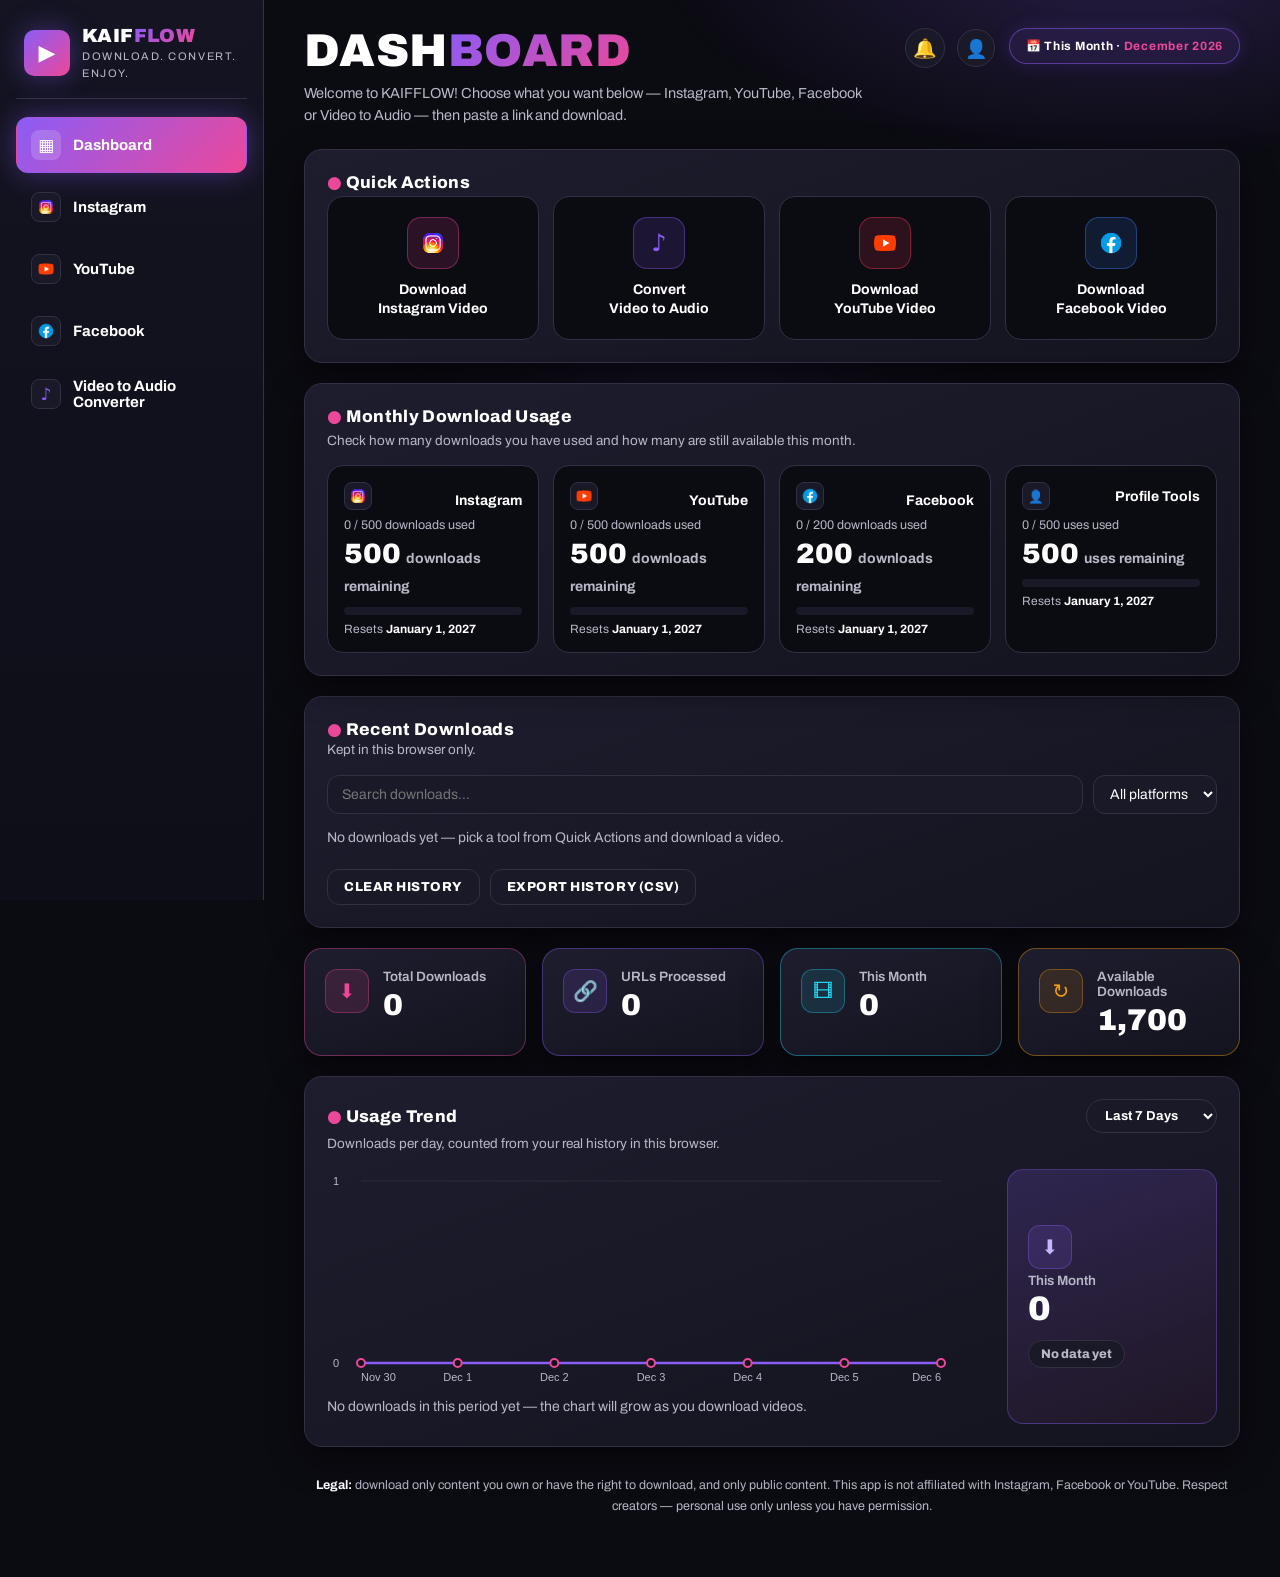
==== commit 0d200c28: "v15: dashboard subtitle in plain English (no Hindi)" ====
--- a/index.html
+++ b/index.html
@@ -8,7 +8,7 @@
 <link rel="preconnect" href="https://fonts.googleapis.com">
 <link rel="preconnect" href="https://fonts.gstatic.com" crossorigin>
 <link href="https://fonts.googleapis.com/css2?family=Archivo:wght@400;600;700;800;900&display=swap" rel="stylesheet">
-<link rel="stylesheet" href="style.css?v=20261112-14">
+<link rel="stylesheet" href="style.css?v=20261112-15">
 <!-- Import map for the converter's ffmpeg.wasm (ESM build, loaded on demand by app.js).
      The UMD build cannot work here: its worker chunk is a cross-origin classic Worker
      (blocked) and @ffmpeg/util's UMD file is a CommonJS file that never defines its
@@ -55,7 +55,7 @@
       </div>
       <div class="page-head">
         <h1 class="page-title" id="pageTitle">Dash<span>board</span></h1>
-        <p class="page-sub" id="pageSub">Kaif ka KAIFFLOW aa gaya! Pick a tool below — Instagram, YouTube, Facebook or Video to Audio — then paste a link there.</p>
+        <p class="page-sub" id="pageSub">Welcome to KAIFFLOW! Choose what you want below — Instagram, YouTube, Facebook or Video to Audio — then paste a link and download.</p>
       </div>
       <div class="spacer"></div>
       <div class="topbar-icons">
@@ -286,7 +286,7 @@
   </main>
 </div>
 
-<script src="config.js?v=20261112-14"></script>
-<script src="app.js?v=20261112-14"></script>
+<script src="config.js?v=20261112-15"></script>
+<script src="app.js?v=20261112-15"></script>
 </body>
 </html>
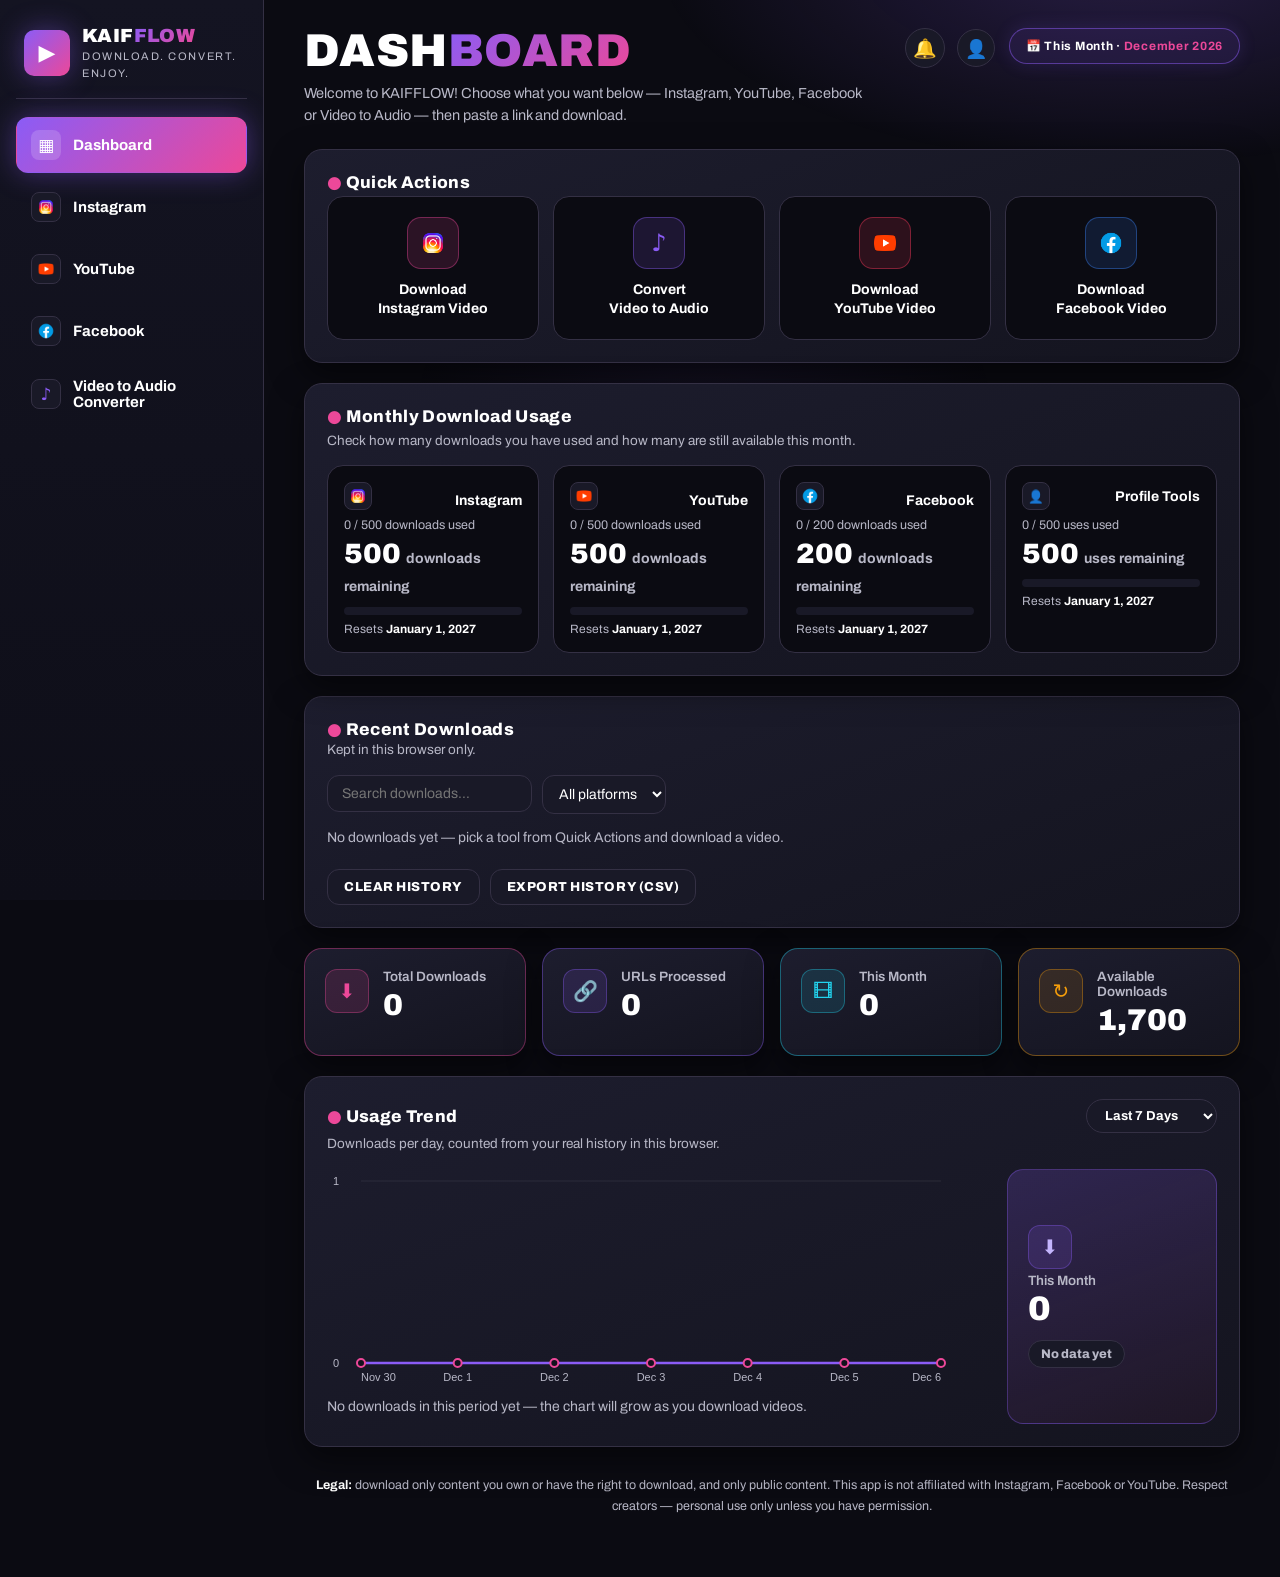
==== commit daa512d7: "v19: clear inputs on tool switch, X clear buttons, converter-local Download button" ====
--- a/index.html
+++ b/index.html
@@ -8,7 +8,7 @@
 <link rel="preconnect" href="https://fonts.googleapis.com">
 <link rel="preconnect" href="https://fonts.gstatic.com" crossorigin>
 <link href="https://fonts.googleapis.com/css2?family=Archivo:wght@400;600;700;800;900&display=swap" rel="stylesheet">
-<link rel="stylesheet" href="style.css?v=20261112-15">
+<link rel="stylesheet" href="style.css?v=20261112-19">
 <!-- Import map for the converter's ffmpeg.wasm (ESM build, loaded on demand by app.js).
      The UMD build cannot work here: its worker chunk is a cross-origin classic Worker
      (blocked) and @ffmpeg/util's UMD file is a CommonJS file that never defines its
@@ -124,7 +124,10 @@
 
       <div class="url-row">
         <span class="url-ico">🔗</span>
-        <input type="url" id="urlInput" placeholder="https://www.instagram.com/reel/…  or  https://www.youtube.com/shorts/…  or  https://www.facebook.com/…/videos/…" autocomplete="off" spellcheck="false">
+        <span class="input-wrap">
+          <input type="url" id="urlInput" placeholder="https://www.instagram.com/reel/…  or  https://www.youtube.com/shorts/…  or  https://www.facebook.com/…/videos/…" autocomplete="off" spellcheck="false">
+          <button type="button" class="clear-btn" id="urlClearBtn" aria-label="Clear link" hidden>×</button>
+        </span>
         <button class="btn" id="fetchBtn">▶ Get Video</button>
       </div>
 
@@ -134,7 +137,10 @@
       <!-- DP / Bio helper input -->
       <div id="usernameRow" style="display:none; margin-top:14px;">
         <div class="url-row">
-          <input type="text" id="usernameInput" placeholder="Profile link or username — e.g. instagram.com/mr.kaifu_4u/ or mr.kaifu_4u" autocomplete="off" spellcheck="false">
+          <span class="input-wrap">
+            <input type="text" id="usernameInput" placeholder="Profile link or username — e.g. instagram.com/mr.kaifu_4u/ or mr.kaifu_4u" autocomplete="off" spellcheck="false">
+            <button type="button" class="clear-btn" id="usernameClearBtn" aria-label="Clear profile" hidden>×</button>
+          </span>
           <button class="btn ghost" id="usernameBtn">Use profile</button>
         </div>
         <p class="hint" style="margin-top:10px;">DP / Bio get the real profile from Instagram — paste a profile link, or type a username or account ID.</p>
@@ -149,7 +155,10 @@
       </div>
       <p class="hint">Kept in this browser only.</p>
       <div class="filter-row">
-        <input type="search" id="historySearch" placeholder="Search downloads…" aria-label="Search downloads">
+        <span class="input-wrap">
+          <input type="search" id="historySearch" placeholder="Search downloads…" aria-label="Search downloads">
+          <button type="button" class="clear-btn" id="historyClearBtn" aria-label="Clear search" hidden>×</button>
+        </span>
         <select id="historyPlatform" aria-label="Filter by platform">
           <option value="">All platforms</option>
           <option value="instagram">Instagram</option>
@@ -196,6 +205,7 @@
           <label class="file-pick" for="audioFileInput">📁 Choose file</label>
           <input type="file" id="audioFileInput" accept="video/*,audio/*" hidden>
           <p class="note" id="audioFileName">No file chosen. You can also drag &amp; drop a video file anywhere on this card.</p>
+          <button type="button" class="btn ghost small" id="audioFileClearBtn" style="display:none; margin-top:8px;">✕ Clear file</button>
         </div>
         <div class="field">
           <label for="audioFormat">Audio format</label>
@@ -219,6 +229,7 @@
         <div class="bar"><i id="convertBar"></i></div>
         <p id="convertText">Converting…</p>
       </div>
+      <button class="btn" id="convertDownloadBtn" style="display:none; margin-top:12px;">⬇ Download Audio</button>
       <p class="hint" style="margin-top:12px;">How it works: your video stays on your device — the audio is prepared here and saved in the format and quality you pick. MP3/M4A are saved at your chosen bitrate, WAV is real lossless audio.</p>
     </section>
 
@@ -233,7 +244,22 @@
         <select id="qualitySelect" aria-label="Choose quality"></select>
       </div>
       <div class="result-actions">
-        <button class="btn" id="downloadBtn">⬇ Download</button>
+        <div class="dl-btn-wrap" id="dlBtnWrap">
+          <button class="btn" id="downloadBtn">⬇ Download</button>
+          <span class="dl-ring" id="downloadRing" hidden>
+            <svg viewBox="0 0 36 36" aria-hidden="true">
+              <defs>
+                <linearGradient id="dlRingGrad" x1="0" y1="0" x2="1" y2="1">
+                  <stop offset="0" stop-color="#8B5CF6"></stop>
+                  <stop offset="1" stop-color="#EC4899"></stop>
+                </linearGradient>
+              </defs>
+              <circle class="dl-ring-bg" cx="18" cy="18" r="15.915"></circle>
+              <circle class="dl-ring-fg" id="downloadRingFg" cx="18" cy="18" r="15.915"></circle>
+            </svg>
+            <span class="dl-ring-num" id="downloadRingNum">0%</span>
+          </span>
+        </div>
         <button class="btn ghost small" id="copyCaptionBtn">Copy caption</button>
       </div>
       <div class="progress" id="progress">
@@ -286,7 +312,7 @@
   </main>
 </div>
 
-<script src="config.js?v=20261112-15"></script>
-<script src="app.js?v=20261112-15"></script>
+<script src="config.js?v=20261112-19"></script>
+<script src="app.js?v=20261112-19"></script>
 </body>
 </html>
--- a/style.css
+++ b/style.css
@@ -357,6 +357,19 @@
 }
 #resultImage { display: block; max-width: 180px; border-radius: 14px; margin-bottom: 14px; border: 1px solid var(--line); }
 .result-actions { display: flex; flex-wrap: wrap; gap: 10px; }
+/* Circular download progress on the Download button (v18): a ring
+   badge overlays the centre of the button while a file downloads,
+   with the percentage in the middle. r=15.915 makes the circumference
+   ~100, so stroke-dashoffset = 100 - percent. */
+.dl-btn-wrap { position: relative; display: inline-flex; }
+.dl-btn-wrap .btn { width: 100%; }
+.dl-btn-wrap.downloading .btn { opacity: .4; }
+.dl-ring { position: absolute; inset: 0; display: flex; align-items: center; justify-content: center; pointer-events: none; z-index: 1; }
+.dl-ring[hidden] { display: none; }
+.dl-ring svg { width: 48px; height: 48px; transform: rotate(-90deg); background: rgba(11,11,18,.88); border-radius: 50%; box-shadow: 0 4px 14px rgba(0,0,0,.5); }
+.dl-ring-bg { fill: none; stroke: #343044; stroke-width: 3.2; }
+.dl-ring-fg { fill: none; stroke: url(#dlRingGrad); stroke-width: 3.2; stroke-linecap: round; stroke-dasharray: 100; stroke-dashoffset: 100; transition: stroke-dashoffset .25s ease; }
+.dl-ring-num { position: absolute; inset: 0; display: flex; align-items: center; justify-content: center; font-size: 11px; font-weight: 800; color: #fff; }
 .progress { display: none; margin-top: 14px; }
 .progress.show { display: block; }
 .progress .bar { height: 10px; background: var(--bg-3); border: 1px solid var(--line); border-radius: 999px; overflow: hidden; }
